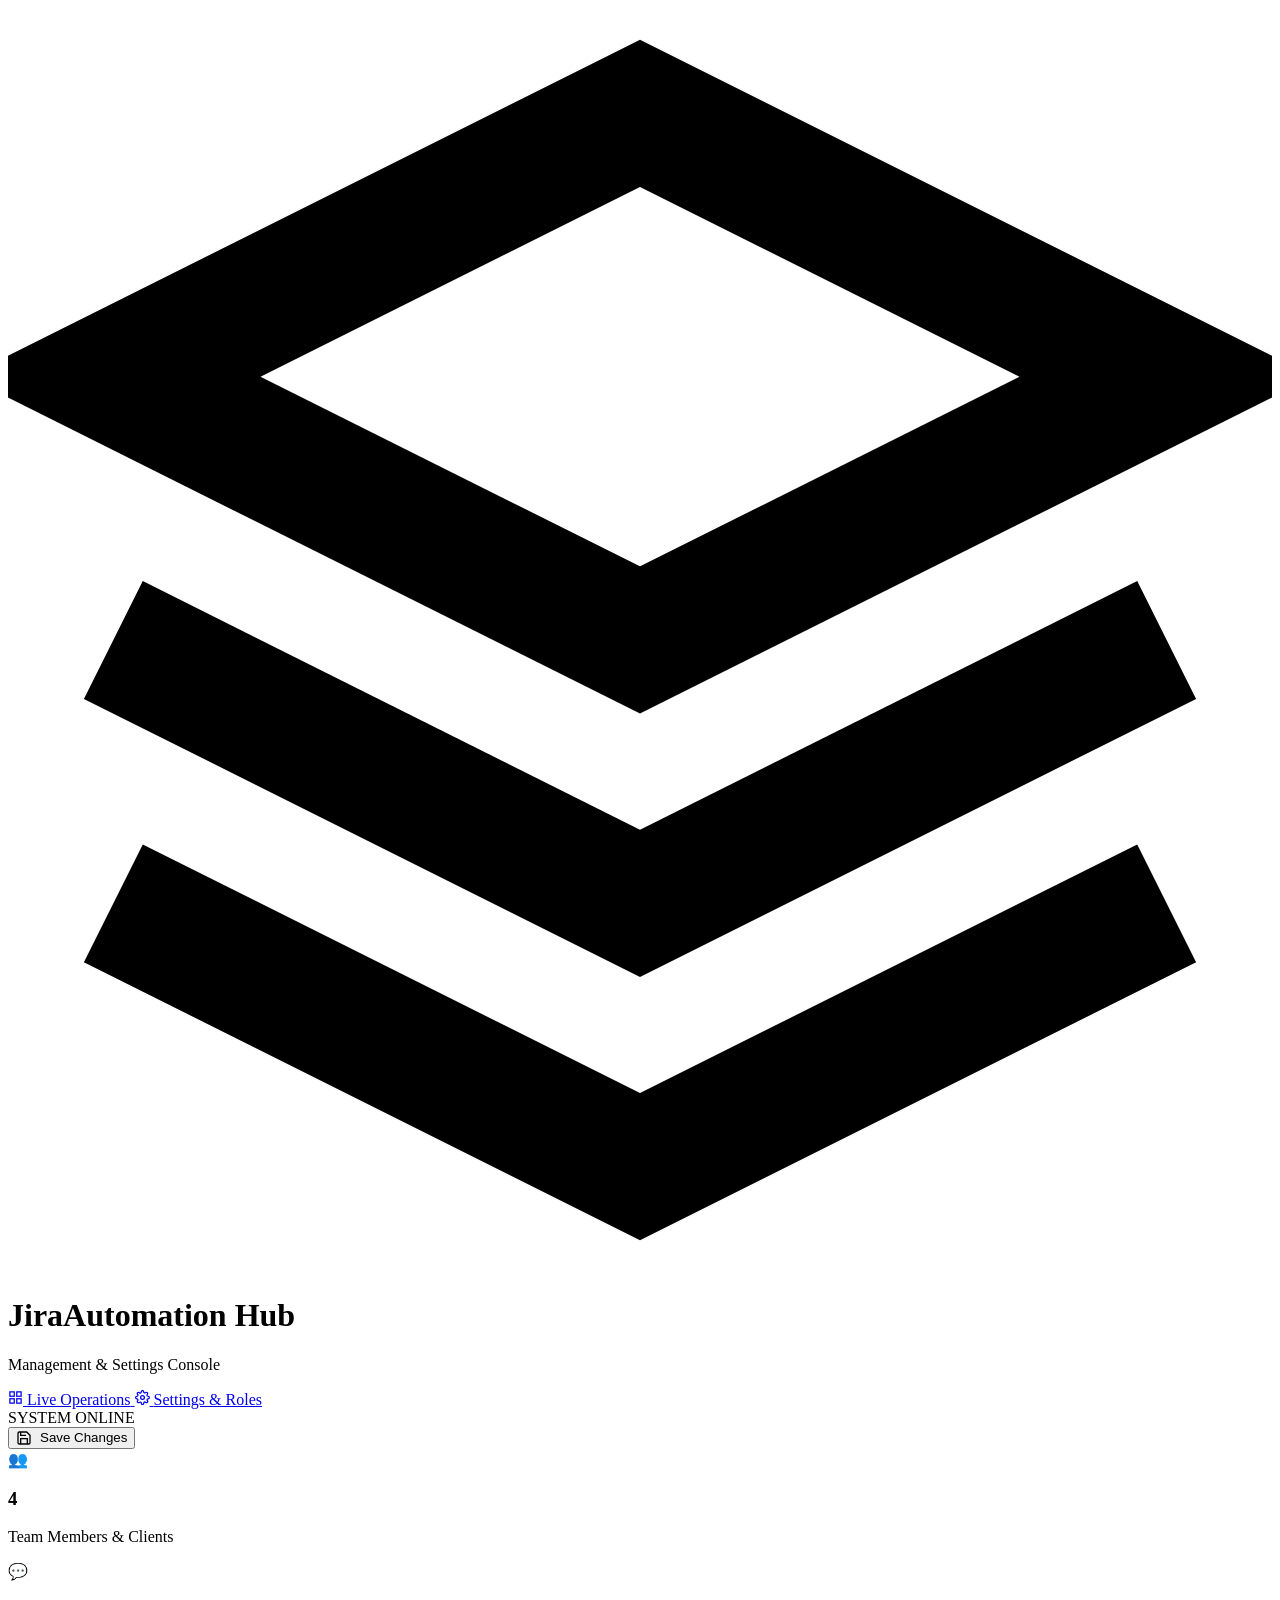
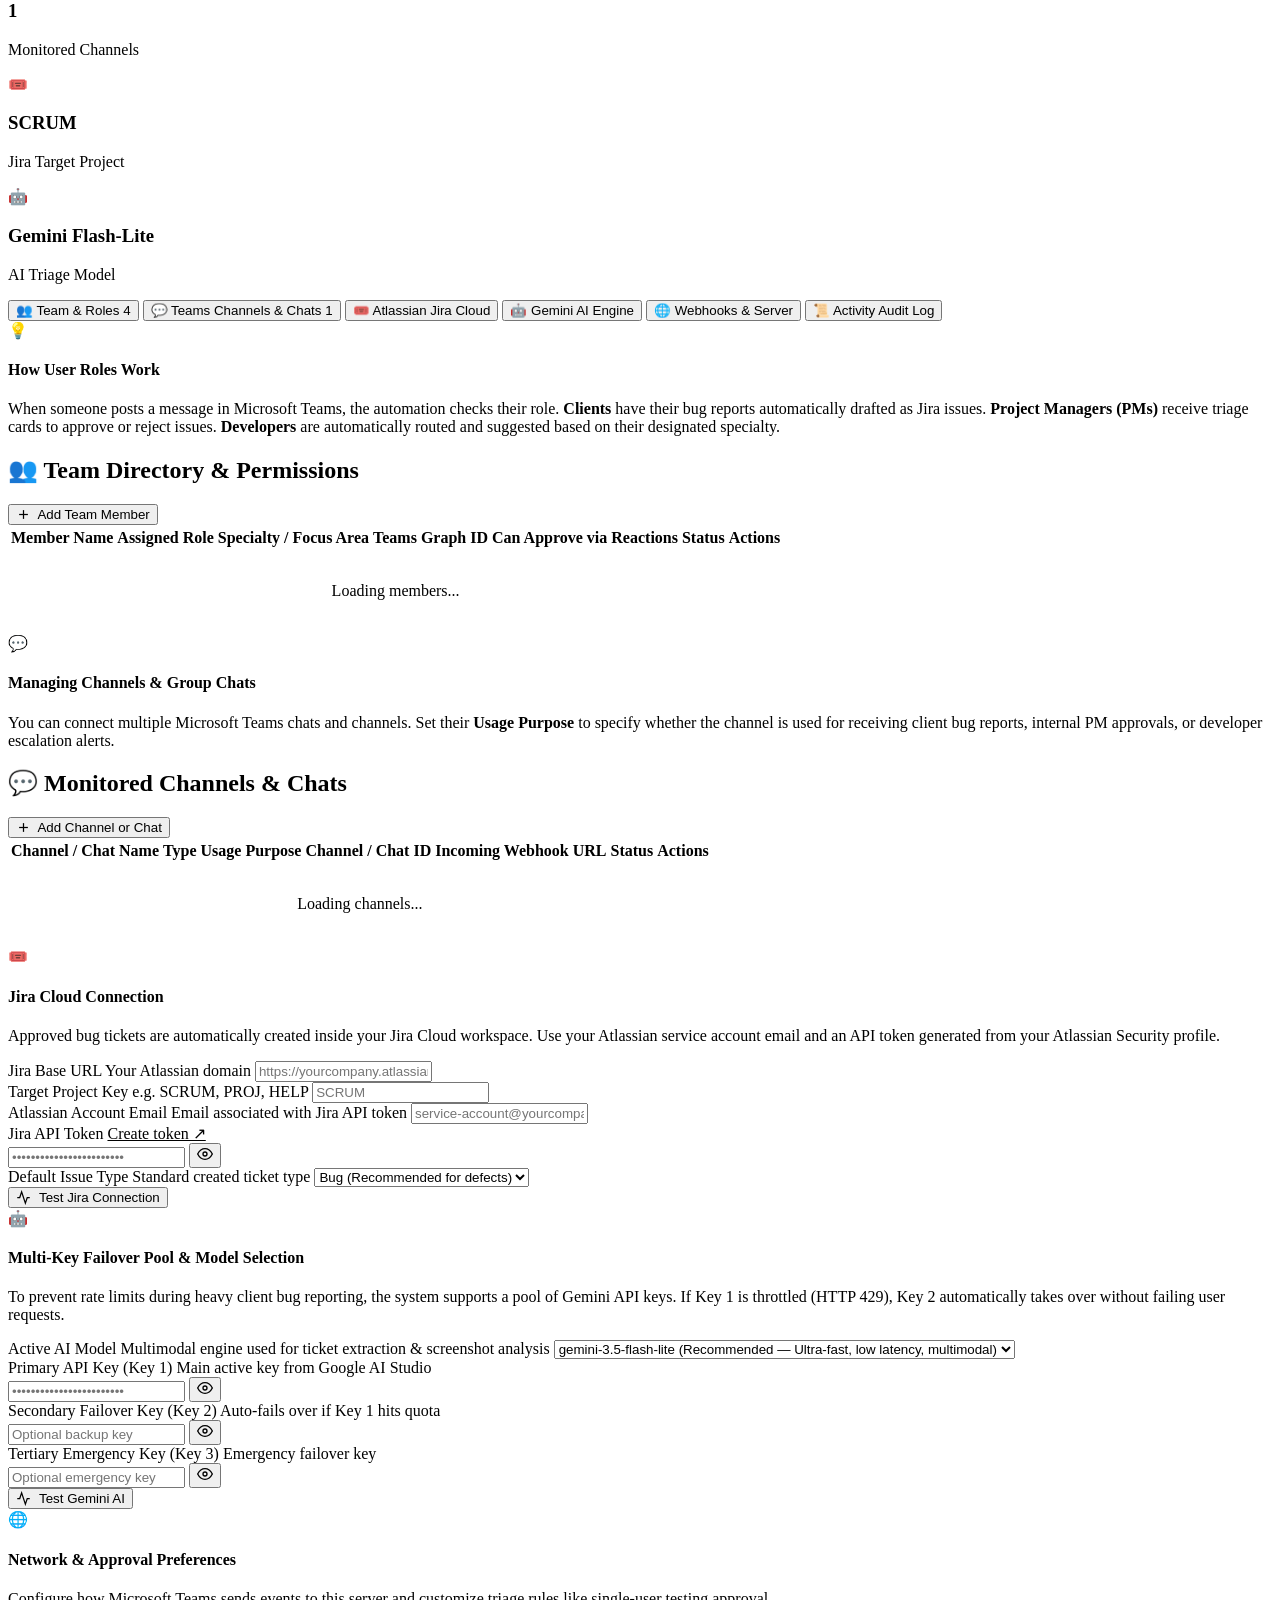
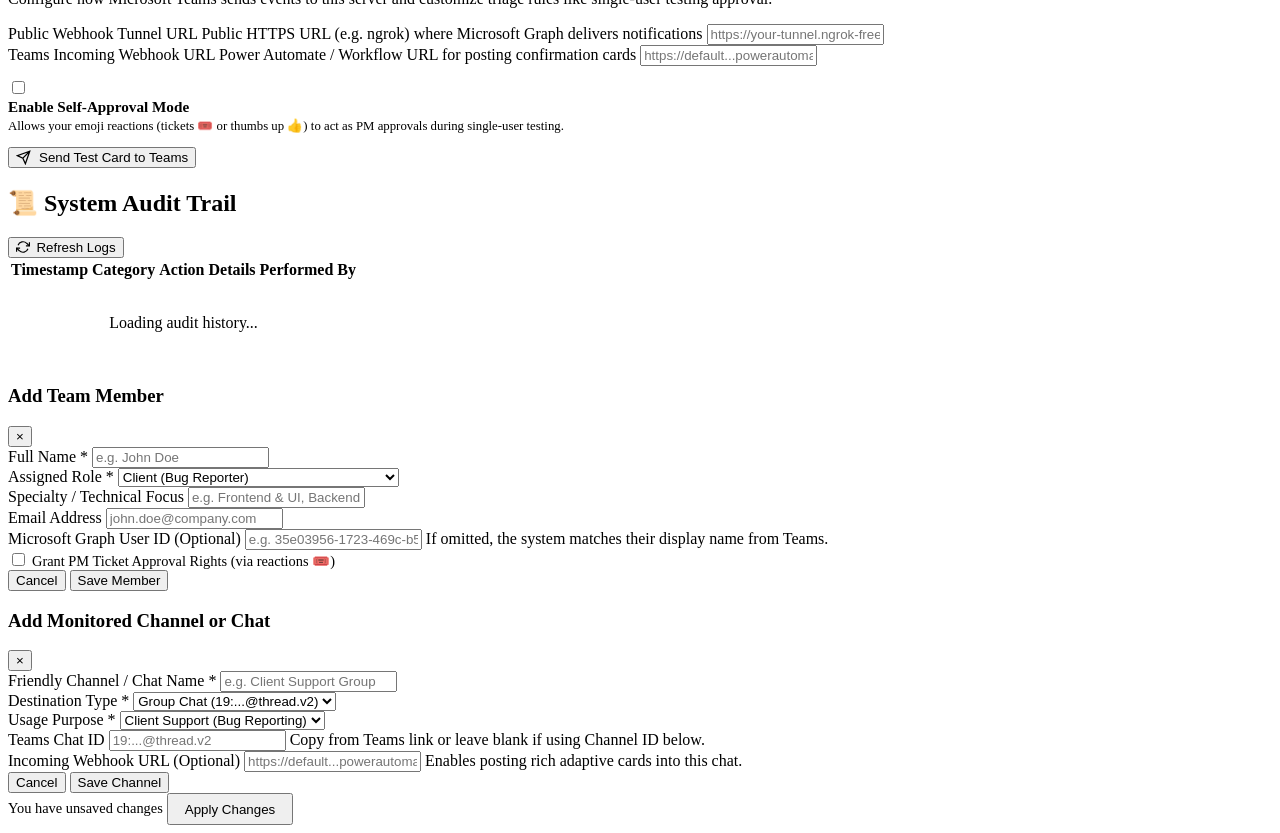
==== src/static/settings.html @ 85041cbd "feat(dashboard): create dedicated non-technical Admin & Settings Management Hub with dynamic roles, " ====
<!DOCTYPE html>
<html lang="en">
<head>
  <meta charset="UTF-8">
  <meta name="viewport" content="width=device-width, initial-scale=1.0">
  <title>Management Hub & System Settings — Jira Automation</title>
  <meta name="description" content="Manage team members, roles, Microsoft Teams channels, Jira credentials, and AI settings for Jira-Automation.">
  <!-- Google Fonts: Inter -->
  <link rel="preconnect" href="https://fonts.googleapis.com">
  <link rel="preconnect" href="https://fonts.gstatic.com" crossorigin>
  <link href="https://fonts.googleapis.com/css2?family=Inter:wght@300;400;500;600;700;800&family=JetBrains+Mono:wght@400;500;600&display=swap" rel="stylesheet">
  <link rel="stylesheet" href="/static/style.css">
  <link rel="stylesheet" href="/static/settings.css">
</head>
<body>
  <!-- Background Glow Accents -->
  <div class="bg-glow bg-glow-1"></div>
  <div class="bg-glow bg-glow-2"></div>

  <!-- Header -->
  <header class="app-header">
    <div class="header-left">
      <div class="logo-container">
        <div class="logo-icon">
          <svg viewBox="0 0 24 24" fill="none" stroke="currentColor" stroke-width="2.5">
            <path d="M12 2L2 7l10 5 10-5-10-5zM2 17l10 5 10-5M2 12l10 5 10-5"/>
          </svg>
        </div>
        <div>
          <h1 class="logo-title">JiraAutomation <span>Hub</span></h1>
          <p class="logo-subtitle">Management & Settings Console</p>
        </div>
      </div>

      <!-- Quick Navigation Switcher -->
      <nav class="header-nav">
        <a href="/" class="nav-link">
          <svg width="15" height="15" viewBox="0 0 24 24" fill="none" stroke="currentColor" stroke-width="2"><rect x="3" y="3" width="7" height="7"/><rect x="14" y="3" width="7" height="7"/><rect x="14" y="14" width="7" height="7"/><rect x="3" y="14" width="7" height="7"/></svg>
          <span>Live Operations</span>
        </a>
        <a href="/settings" class="nav-link active">
          <svg width="15" height="15" viewBox="0 0 24 24" fill="none" stroke="currentColor" stroke-width="2"><circle cx="12" cy="12" r="3"/><path d="M19.4 15a1.65 1.65 0 0 0 .33 1.82l.06.06a2 2 0 0 1 0 2.83 2 2 0 0 1-2.83 0l-.06-.06a1.65 1.65 0 0 0-1.82-.33 1.65 1.65 0 0 0-1 1.51V21a2 2 0 0 1-2 2 2 2 0 0 1-2-2v-.09A1.65 1.65 0 0 0 9 19.4a1.65 1.65 0 0 0-1.82.33l-.06.06a2 2 0 0 1-2.83 0 2 2 0 0 1 0-2.83l.06-.06a1.65 1.65 0 0 0 .33-1.82 1.65 1.65 0 0 0-1.51-1H3a2 2 0 0 1-2-2 2 2 0 0 1 2-2h.09A1.65 1.65 0 0 0 4.6 9a1.65 1.65 0 0 0-.33-1.82l-.06-.06a2 2 0 0 1 0-2.83 2 2 0 0 1 2.83 0l.06.06a1.65 1.65 0 0 0 1.82.33H9a1.65 1.65 0 0 0 1-1.51V3a2 2 0 0 1 2-2 2 2 0 0 1 2 2v.09a1.65 1.65 0 0 0 1 1.51 1.65 1.65 0 0 0 1.82-.33l.06-.06a2 2 0 0 1 2.83 0 2 2 0 0 1 0 2.83l-.06.06a1.65 1.65 0 0 0-.33 1.82V9a1.65 1.65 0 0 0 1.51 1H21a2 2 0 0 1 2 2 2 2 0 0 1-2 2h-.09a1.65 1.65 0 0 0-1.51 1z"/></svg>
          <span>Settings & Roles</span>
        </a>
      </nav>
    </div>

    <div class="header-right">
      <div class="status-pill status-pill-online" id="connectionStatus">
        <span class="status-dot"></span>
        <span>SYSTEM ONLINE</span>
      </div>

      <button id="btnTopSave" class="btn btn-primary" style="display:inline-flex; align-items:center; gap:0.5rem;">
        <svg width="16" height="16" viewBox="0 0 24 24" fill="none" stroke="currentColor" stroke-width="2"><path d="M19 21H5a2 2 0 0 1-2-2V5a2 2 0 0 1 2-2h11l5 5v11a2 2 0 0 1-2 2z"/><polyline points="17 21 17 13 7 13 7 21"/><polyline points="7 3 7 8 15 8"/></svg>
        <span>Save Changes</span>
      </button>
    </div>
  </header>

  <!-- Main Content -->
  <main class="settings-container">
    
    <!-- Top Metrics Overview -->
    <section class="metrics-row">
      <div class="metric-card">
        <div class="metric-icon-box icon-box-purple">👥</div>
        <div class="metric-info">
          <h3 id="statTotalMembers">4</h3>
          <p>Team Members & Clients</p>
        </div>
      </div>

      <div class="metric-card">
        <div class="metric-icon-box icon-box-cyan">💬</div>
        <div class="metric-info">
          <h3 id="statTotalChannels">1</h3>
          <p>Monitored Channels</p>
        </div>
      </div>

      <div class="metric-card">
        <div class="metric-icon-box icon-box-blue">🎟️</div>
        <div class="metric-info">
          <h3 id="statJiraProject">SCRUM</h3>
          <p>Jira Target Project</p>
        </div>
      </div>

      <div class="metric-card">
        <div class="metric-icon-box icon-box-amber">🤖</div>
        <div class="metric-info">
          <h3 id="statAiEngine">Gemini Flash-Lite</h3>
          <p>AI Triage Model</p>
        </div>
      </div>
    </section>

    <!-- Secondary Tabs Navigation -->
    <nav class="tabs-nav">
      <button class="tab-btn active" data-tab="tab-members">
        <span>👥</span> Team & Roles <span class="tab-badge" id="badgeMemberCount">4</span>
      </button>
      <button class="tab-btn" data-tab="tab-channels">
        <span>💬</span> Teams Channels & Chats <span class="tab-badge" id="badgeChannelCount">1</span>
      </button>
      <button class="tab-btn" data-tab="tab-jira">
        <span>🎟️</span> Atlassian Jira Cloud
      </button>
      <button class="tab-btn" data-tab="tab-gemini">
        <span>🤖</span> Gemini AI Engine
      </button>
      <button class="tab-btn" data-tab="tab-network">
        <span>🌐</span> Webhooks & Server
      </button>
      <button class="tab-btn" data-tab="tab-audit">
        <span>📜</span> Activity Audit Log
      </button>
    </nav>

    <!-- ================================================================= -->
    <!-- TAB 1: Team & Roles Management -->
    <!-- ================================================================= -->
    <section id="tab-members" class="tab-content active">
      <div class="friendly-tip-box">
        <div class="friendly-tip-icon">💡</div>
        <div class="friendly-tip-body">
          <h4>How User Roles Work</h4>
          <p>
            When someone posts a message in Microsoft Teams, the automation checks their role. 
            <strong>Clients</strong> have their bug reports automatically drafted as Jira issues. 
            <strong>Project Managers (PMs)</strong> receive triage cards to approve or reject issues. 
            <strong>Developers</strong> are automatically routed and suggested based on their designated specialty.
          </p>
        </div>
      </div>

      <div class="section-header-bar">
        <h2>
          <span>👥</span> Team Directory & Permissions
        </h2>
        <button id="btnOpenAddMemberModal" class="btn btn-primary" style="display:inline-flex; align-items:center; gap:0.4rem;">
          <svg width="15" height="15" viewBox="0 0 24 24" fill="none" stroke="currentColor" stroke-width="2"><line x1="12" y1="5" x2="12" y2="19"/><line x1="5" y1="12" x2="19" y2="12"/></svg>
          Add Team Member
        </button>
      </div>

      <div class="custom-table-container">
        <table class="custom-table" id="membersTable">
          <thead>
            <tr>
              <th>Member Name</th>
              <th>Assigned Role</th>
              <th>Specialty / Focus Area</th>
              <th>Teams Graph ID</th>
              <th>Can Approve via Reactions</th>
              <th>Status</th>
              <th style="text-align:right;">Actions</th>
            </tr>
          </thead>
          <tbody id="membersTableBody">
            <!-- Populated via settings.js -->
            <tr>
              <td colspan="7" style="text-align:center; padding:2rem; color:var(--text-muted);">Loading members...</td>
            </tr>
          </tbody>
        </table>
      </div>
    </section>

    <!-- ================================================================= -->
    <!-- TAB 2: Monitored Channels & Chats -->
    <!-- ================================================================= -->
    <section id="tab-channels" class="tab-content">
      <div class="friendly-tip-box">
        <div class="friendly-tip-icon">💬</div>
        <div class="friendly-tip-body">
          <h4>Managing Channels & Group Chats</h4>
          <p>
            You can connect multiple Microsoft Teams chats and channels. Set their <strong>Usage Purpose</strong> to specify whether the channel is used for receiving client bug reports, internal PM approvals, or developer escalation alerts.
          </p>
        </div>
      </div>

      <div class="section-header-bar">
        <h2>
          <span>💬</span> Monitored Channels & Chats
        </h2>
        <button id="btnOpenAddChannelModal" class="btn btn-primary" style="display:inline-flex; align-items:center; gap:0.4rem;">
          <svg width="15" height="15" viewBox="0 0 24 24" fill="none" stroke="currentColor" stroke-width="2"><line x1="12" y1="5" x2="12" y2="19"/><line x1="5" y1="12" x2="19" y2="12"/></svg>
          Add Channel or Chat
        </button>
      </div>

      <div class="custom-table-container">
        <table class="custom-table" id="channelsTable">
          <thead>
            <tr>
              <th>Channel / Chat Name</th>
              <th>Type</th>
              <th>Usage Purpose</th>
              <th>Channel / Chat ID</th>
              <th>Incoming Webhook URL</th>
              <th>Status</th>
              <th style="text-align:right;">Actions</th>
            </tr>
          </thead>
          <tbody id="channelsTableBody">
            <!-- Populated via settings.js -->
            <tr>
              <td colspan="7" style="text-align:center; padding:2rem; color:var(--text-muted);">Loading channels...</td>
            </tr>
          </tbody>
        </table>
      </div>
    </section>

    <!-- ================================================================= -->
    <!-- TAB 3: Atlassian Jira Cloud Integration -->
    <!-- ================================================================= -->
    <section id="tab-jira" class="tab-content">
      <div class="friendly-tip-box">
        <div class="friendly-tip-icon">🎟️</div>
        <div class="friendly-tip-body">
          <h4>Jira Cloud Connection</h4>
          <p>
            Approved bug tickets are automatically created inside your Jira Cloud workspace. Use your Atlassian service account email and an API token generated from your Atlassian Security profile.
          </p>
        </div>
      </div>

      <div class="form-card">
        <div class="form-grid">
          <div class="form-group">
            <label class="form-label">
              <span>Jira Base URL</span>
              <span class="form-helper">Your Atlassian domain</span>
            </label>
            <input type="url" id="jiraBaseUrl" class="form-input" placeholder="https://yourcompany.atlassian.net">
          </div>

          <div class="form-group">
            <label class="form-label">
              <span>Target Project Key</span>
              <span class="form-helper">e.g. SCRUM, PROJ, HELP</span>
            </label>
            <input type="text" id="jiraProjectKey" class="form-input" placeholder="SCRUM" style="text-transform:uppercase;">
          </div>

          <div class="form-group">
            <label class="form-label">
              <span>Atlassian Account Email</span>
              <span class="form-helper">Email associated with Jira API token</span>
            </label>
            <input type="email" id="jiraEmail" class="form-input" placeholder="service-account@yourcompany.com">
          </div>

          <div class="form-group">
            <label class="form-label">
              <span>Jira API Token</span>
              <a href="https://id.atlassian.com/manage-profile/security/api-tokens" target="_blank" class="form-helper" style="color:var(--accent-cyan); text-decoration:underline;">Create token ↗</a>
            </label>
            <div class="secret-input-wrapper">
              <input type="password" id="jiraApiToken" class="form-input" placeholder="••••••••••••••••••••••••">
              <button type="button" class="btn-toggle-secret" data-target="jiraApiToken" title="Show / Hide Token">
                <svg width="16" height="16" viewBox="0 0 24 24" fill="none" stroke="currentColor" stroke-width="2"><path d="M1 12s4-8 11-8 11 8 11 8-4 8-11 8-11-8-11-8z"/><circle cx="12" cy="12" r="3"/></svg>
              </button>
            </div>
          </div>

          <div class="form-group">
            <label class="form-label">
              <span>Default Issue Type</span>
              <span class="form-helper">Standard created ticket type</span>
            </label>
            <select id="jiraDefaultIssueType" class="form-select">
              <option value="Bug">Bug (Recommended for defects)</option>
              <option value="Task">Task</option>
              <option value="Story">Story</option>
              <option value="Improvement">Improvement</option>
            </select>
          </div>
        </div>

        <div class="test-action-bar">
          <button id="btnTestJira" class="btn btn-outline-cyan" style="display:inline-flex; align-items:center; gap:0.5rem;">
            <svg width="15" height="15" viewBox="0 0 24 24" fill="none" stroke="currentColor" stroke-width="2"><polyline points="22 12 18 12 15 21 9 3 6 12 2 12"/></svg>
            <span>Test Jira Connection</span>
          </button>
          <div id="jiraTestResult" class="test-result-badge"></div>
        </div>
      </div>
    </section>

    <!-- ================================================================= -->
    <!-- TAB 4: Google Gemini AI Engine -->
    <!-- ================================================================= -->
    <section id="tab-gemini" class="tab-content">
      <div class="friendly-tip-box">
        <div class="friendly-tip-icon">🤖</div>
        <div class="friendly-tip-body">
          <h4>Multi-Key Failover Pool & Model Selection</h4>
          <p>
            To prevent rate limits during heavy client bug reporting, the system supports a pool of Gemini API keys. 
            If Key 1 is throttled (HTTP 429), Key 2 automatically takes over without failing user requests.
          </p>
        </div>
      </div>

      <div class="form-card">
        <div class="form-grid">
          <div class="form-group full-width">
            <label class="form-label">
              <span>Active AI Model</span>
              <span class="form-helper">Multimodal engine used for ticket extraction & screenshot analysis</span>
            </label>
            <select id="geminiModel" class="form-select">
              <option value="gemini-3.5-flash-lite">gemini-3.5-flash-lite (Recommended — Ultra-fast, low latency, multimodal)</option>
              <option value="gemini-2.5-flash">gemini-2.5-flash (Balanced speed and deep reasoning)</option>
              <option value="gemini-1.5-pro">gemini-1.5-pro (High reasoning for very complex logs)</option>
            </select>
          </div>

          <div class="form-group full-width">
            <label class="form-label">
              <span>Primary API Key (Key 1)</span>
              <span class="form-helper">Main active key from Google AI Studio</span>
            </label>
            <div class="secret-input-wrapper">
              <input type="password" id="geminiApiKey1" class="form-input" placeholder="••••••••••••••••••••••••">
              <button type="button" class="btn-toggle-secret" data-target="geminiApiKey1" title="Show / Hide Key">
                <svg width="16" height="16" viewBox="0 0 24 24" fill="none" stroke="currentColor" stroke-width="2"><path d="M1 12s4-8 11-8 11 8 11 8-4 8-11 8-11-8-11-8z"/><circle cx="12" cy="12" r="3"/></svg>
              </button>
            </div>
          </div>

          <div class="form-group full-width">
            <label class="form-label">
              <span>Secondary Failover Key (Key 2)</span>
              <span class="form-helper">Auto-fails over if Key 1 hits quota</span>
            </label>
            <div class="secret-input-wrapper">
              <input type="password" id="geminiApiKey2" class="form-input" placeholder="Optional backup key">
              <button type="button" class="btn-toggle-secret" data-target="geminiApiKey2" title="Show / Hide Key">
                <svg width="16" height="16" viewBox="0 0 24 24" fill="none" stroke="currentColor" stroke-width="2"><path d="M1 12s4-8 11-8 11 8 11 8-4 8-11 8-11-8-11-8z"/><circle cx="12" cy="12" r="3"/></svg>
              </button>
            </div>
          </div>

          <div class="form-group full-width">
            <label class="form-label">
              <span>Tertiary Emergency Key (Key 3)</span>
              <span class="form-helper">Emergency failover key</span>
            </label>
            <div class="secret-input-wrapper">
              <input type="password" id="geminiApiKey3" class="form-input" placeholder="Optional emergency key">
              <button type="button" class="btn-toggle-secret" data-target="geminiApiKey3" title="Show / Hide Key">
                <svg width="16" height="16" viewBox="0 0 24 24" fill="none" stroke="currentColor" stroke-width="2"><path d="M1 12s4-8 11-8 11 8 11 8-4 8-11 8-11-8-11-8z"/><circle cx="12" cy="12" r="3"/></svg>
              </button>
            </div>
          </div>
        </div>

        <div class="test-action-bar">
          <button id="btnTestGemini" class="btn btn-outline-cyan" style="display:inline-flex; align-items:center; gap:0.5rem;">
            <svg width="15" height="15" viewBox="0 0 24 24" fill="none" stroke="currentColor" stroke-width="2"><polyline points="22 12 18 12 15 21 9 3 6 12 2 12"/></svg>
            <span>Test Gemini AI</span>
          </button>
          <div id="geminiTestResult" class="test-result-badge"></div>
        </div>
      </div>
    </section>

    <!-- ================================================================= -->
    <!-- TAB 5: Webhooks & Network Settings -->
    <!-- ================================================================= -->
    <section id="tab-network" class="tab-content">
      <div class="friendly-tip-box">
        <div class="friendly-tip-icon">🌐</div>
        <div class="friendly-tip-body">
          <h4>Network & Approval Preferences</h4>
          <p>
            Configure how Microsoft Teams sends events to this server and customize triage rules like single-user testing approval.
          </p>
        </div>
      </div>

      <div class="form-card">
        <div class="form-grid">
          <div class="form-group full-width">
            <label class="form-label">
              <span>Public Webhook Tunnel URL</span>
              <span class="form-helper">Public HTTPS URL (e.g. ngrok) where Microsoft Graph delivers notifications</span>
            </label>
            <input type="url" id="webhookPublicUrl" class="form-input" placeholder="https://your-tunnel.ngrok-free.dev">
          </div>

          <div class="form-group full-width">
            <label class="form-label">
              <span>Teams Incoming Webhook URL</span>
              <span class="form-helper">Power Automate / Workflow URL for posting confirmation cards</span>
            </label>
            <input type="url" id="teamsWebhookUrl" class="form-input" placeholder="https://default...powerautomate.com/...">
          </div>

          <div class="form-group full-width" style="padding-top:0.75rem;">
            <label class="switch-container">
              <input type="checkbox" id="allowSelfApproval" class="switch-input">
              <span class="switch-slider"></span>
              <div>
                <strong style="color:var(--text-main); font-size:0.95rem;">Enable Self-Approval Mode</strong>
                <p style="color:var(--text-muted); font-size:0.8rem; margin-top:0.15rem;">
                  Allows your emoji reactions (tickets 🎟️ or thumbs up 👍) to act as PM approvals during single-user testing.
                </p>
              </div>
            </label>
          </div>
        </div>

        <div class="test-action-bar">
          <button id="btnTestTeamsWebhook" class="btn btn-outline-cyan" style="display:inline-flex; align-items:center; gap:0.5rem;">
            <svg width="15" height="15" viewBox="0 0 24 24" fill="none" stroke="currentColor" stroke-width="2"><path d="M22 2L11 13M22 2l-7 20-4-9-9-4 20-7z"/></svg>
            <span>Send Test Card to Teams</span>
          </button>
          <div id="teamsTestResult" class="test-result-badge"></div>
        </div>
      </div>
    </section>

    <!-- ================================================================= -->
    <!-- TAB 6: Activity Audit Log -->
    <!-- ================================================================= -->
    <section id="tab-audit" class="tab-content">
      <div class="section-header-bar">
        <h2>
          <span>📜</span> System Audit Trail
        </h2>
        <button id="btnRefreshAudit" class="btn btn-secondary" style="display:inline-flex; align-items:center; gap:0.4rem;">
          <svg width="14" height="14" viewBox="0 0 24 24" fill="none" stroke="currentColor" stroke-width="2"><path d="M23 4v6h-6M1 20v-6h6"/><path d="M3.51 9a9 9 0 0 1 14.85-3.36L23 10M1 14l4.64 4.36A9 9 0 0 0 20.49 15"/></svg>
          Refresh Logs
        </button>
      </div>

      <div class="custom-table-container">
        <table class="custom-table" id="auditTable">
          <thead>
            <tr>
              <th>Timestamp</th>
              <th>Category</th>
              <th>Action</th>
              <th>Details</th>
              <th>Performed By</th>
            </tr>
          </thead>
          <tbody id="auditTableBody">
            <tr>
              <td colspan="5" style="text-align:center; padding:2rem; color:var(--text-muted);">Loading audit history...</td>
            </tr>
          </tbody>
        </table>
      </div>
    </section>

  </main>

  <!-- ================================================================= -->
  <!-- MODAL: Add / Edit Team Member -->
  <!-- ================================================================= -->
  <div id="modalMember" class="modal-overlay">
    <div class="modal-card">
      <div class="modal-header">
        <h3 id="modalMemberTitle">Add Team Member</h3>
        <button class="btn btn-icon btn-close-modal">&times;</button>
      </div>
      <div class="modal-body">
        <input type="hidden" id="editMemberId">

        <div class="form-group">
          <label class="form-label">Full Name *</label>
          <input type="text" id="memberDisplayName" class="form-input" placeholder="e.g. John Doe">
        </div>

        <div class="form-group">
          <label class="form-label">Assigned Role *</label>
          <select id="memberRole" class="form-select">
            <option value="CLIENT">Client (Bug Reporter)</option>
            <option value="PM">Project Manager (Approver / Scrum Master)</option>
            <option value="DEVELOPER">Developer (Issue Specialist)</option>
            <option value="ADMIN">System Administrator</option>
          </select>
        </div>

        <div class="form-group">
          <label class="form-label">Specialty / Technical Focus</label>
          <input type="text" id="memberSpecialty" class="form-input" placeholder="e.g. Frontend & UI, Backend API, Mobile, Payment">
        </div>

        <div class="form-group">
          <label class="form-label">Email Address</label>
          <input type="email" id="memberEmail" class="form-input" placeholder="john.doe@company.com">
        </div>

        <div class="form-group">
          <label class="form-label">Microsoft Graph User ID (Optional)</label>
          <input type="text" id="memberUserId" class="form-input" placeholder="e.g. 35e03956-1723-469c-b561-90f03fc566ed">
          <span class="form-helper">If omitted, the system matches their display name from Teams.</span>
        </div>

        <div class="form-group">
          <label class="switch-container">
            <input type="checkbox" id="memberCanApprove" class="switch-input">
            <span class="switch-slider"></span>
            <span style="font-size:0.9rem; color:var(--text-main);">Grant PM Ticket Approval Rights (via reactions 🎟️)</span>
          </label>
        </div>
      </div>
      <div class="modal-footer">
        <button class="btn btn-secondary btn-close-modal">Cancel</button>
        <button id="btnSaveMember" class="btn btn-primary">Save Member</button>
      </div>
    </div>
  </div>

  <!-- ================================================================= -->
  <!-- MODAL: Add / Edit Monitored Channel -->
  <!-- ================================================================= -->
  <div id="modalChannel" class="modal-overlay">
    <div class="modal-card">
      <div class="modal-header">
        <h3 id="modalChannelTitle">Add Monitored Channel or Chat</h3>
        <button class="btn btn-icon btn-close-modal">&times;</button>
      </div>
      <div class="modal-body">
        <input type="hidden" id="editChannelId">

        <div class="form-group">
          <label class="form-label">Friendly Channel / Chat Name *</label>
          <input type="text" id="channelName" class="form-input" placeholder="e.g. Client Support Group">
        </div>

        <div class="form-group">
          <label class="form-label">Destination Type *</label>
          <select id="channelType" class="form-select">
            <option value="chat">Group Chat (19:...@thread.v2)</option>
            <option value="channel">Teams Team Channel</option>
          </select>
        </div>

        <div class="form-group">
          <label class="form-label">Usage Purpose *</label>
          <select id="channelUsage" class="form-select">
            <option value="CLIENT_SUPPORT">Client Support (Bug Reporting)</option>
            <option value="PM_APPROVALS">PM Approvals & Triage Hub</option>
            <option value="DEV_ALERTS">Developer Ticket Escalations</option>
            <option value="GENERAL">General All-in-One</option>
          </select>
        </div>

        <div class="form-group" id="groupChatIdField">
          <label class="form-label">Teams Chat ID</label>
          <input type="text" id="channelChatId" class="form-input" placeholder="19:...@thread.v2">
          <span class="form-helper">Copy from Teams link or leave blank if using Channel ID below.</span>
        </div>

        <div class="form-group" id="groupTeamIdField" style="display:none;">
          <label class="form-label">Team ID & Channel ID</label>
          <div style="display:flex; gap:0.5rem;">
            <input type="text" id="channelTeamId" class="form-input" placeholder="Team ID">
            <input type="text" id="channelChannelId" class="form-input" placeholder="Channel ID">
          </div>
        </div>

        <div class="form-group">
          <label class="form-label">Incoming Webhook URL (Optional)</label>
          <input type="url" id="channelWebhookUrl" class="form-input" placeholder="https://default...powerautomate.com/...">
          <span class="form-helper">Enables posting rich adaptive cards into this chat.</span>
        </div>
      </div>
      <div class="modal-footer">
        <button class="btn btn-secondary btn-close-modal">Cancel</button>
        <button id="btnSaveChannel" class="btn btn-primary">Save Channel</button>
      </div>
    </div>
  </div>

  <!-- Floating Save Bar -->
  <div id="floatingSaveBar" class="floating-save-bar">
    <span style="font-size:0.9rem; color:var(--text-main); font-weight:500;">You have unsaved changes</span>
    <button id="btnFloatingSave" class="btn btn-primary" style="padding:0.4rem 1rem;">Apply Changes</button>
  </div>

  <!-- Toast Notification Container -->
  <div id="toastNotification" class="toast-box"></div>

  <!-- JavaScript Logic -->
  <script src="/static/settings.js"></script>
</body>
</html>
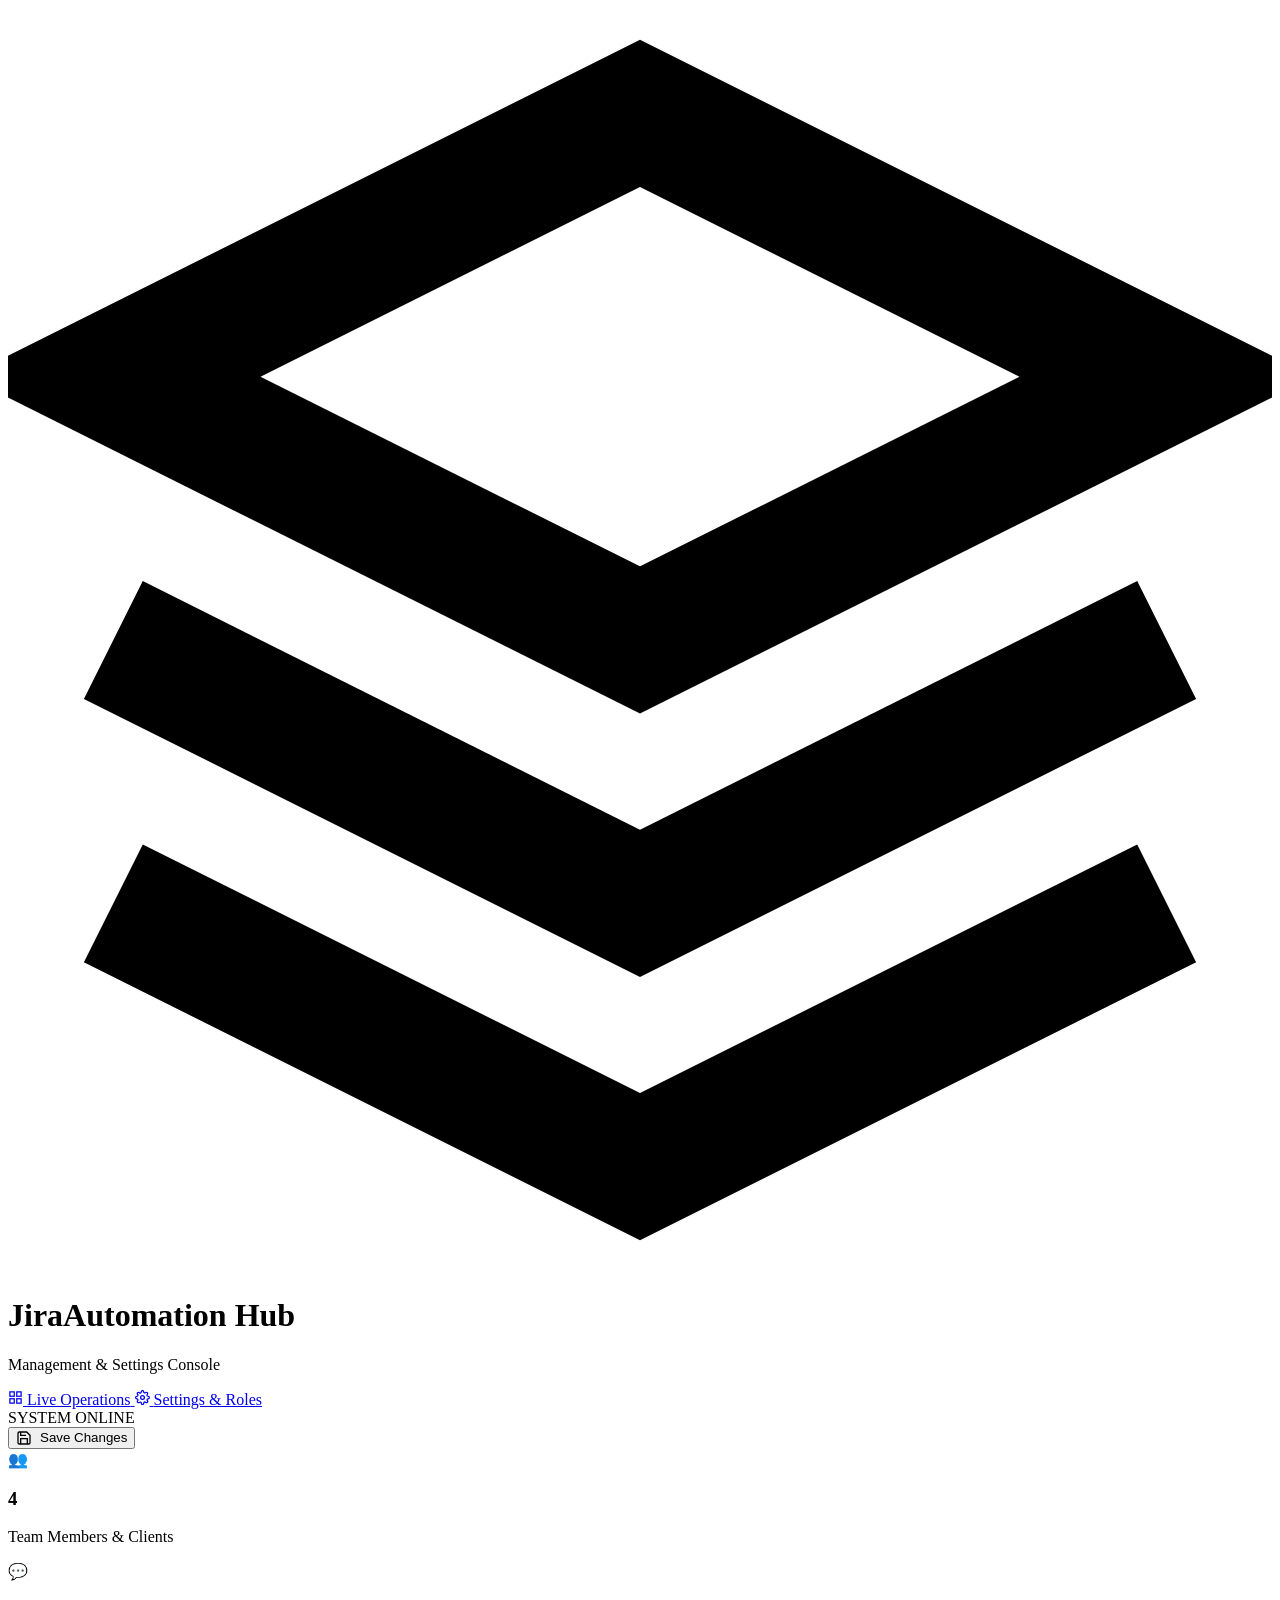
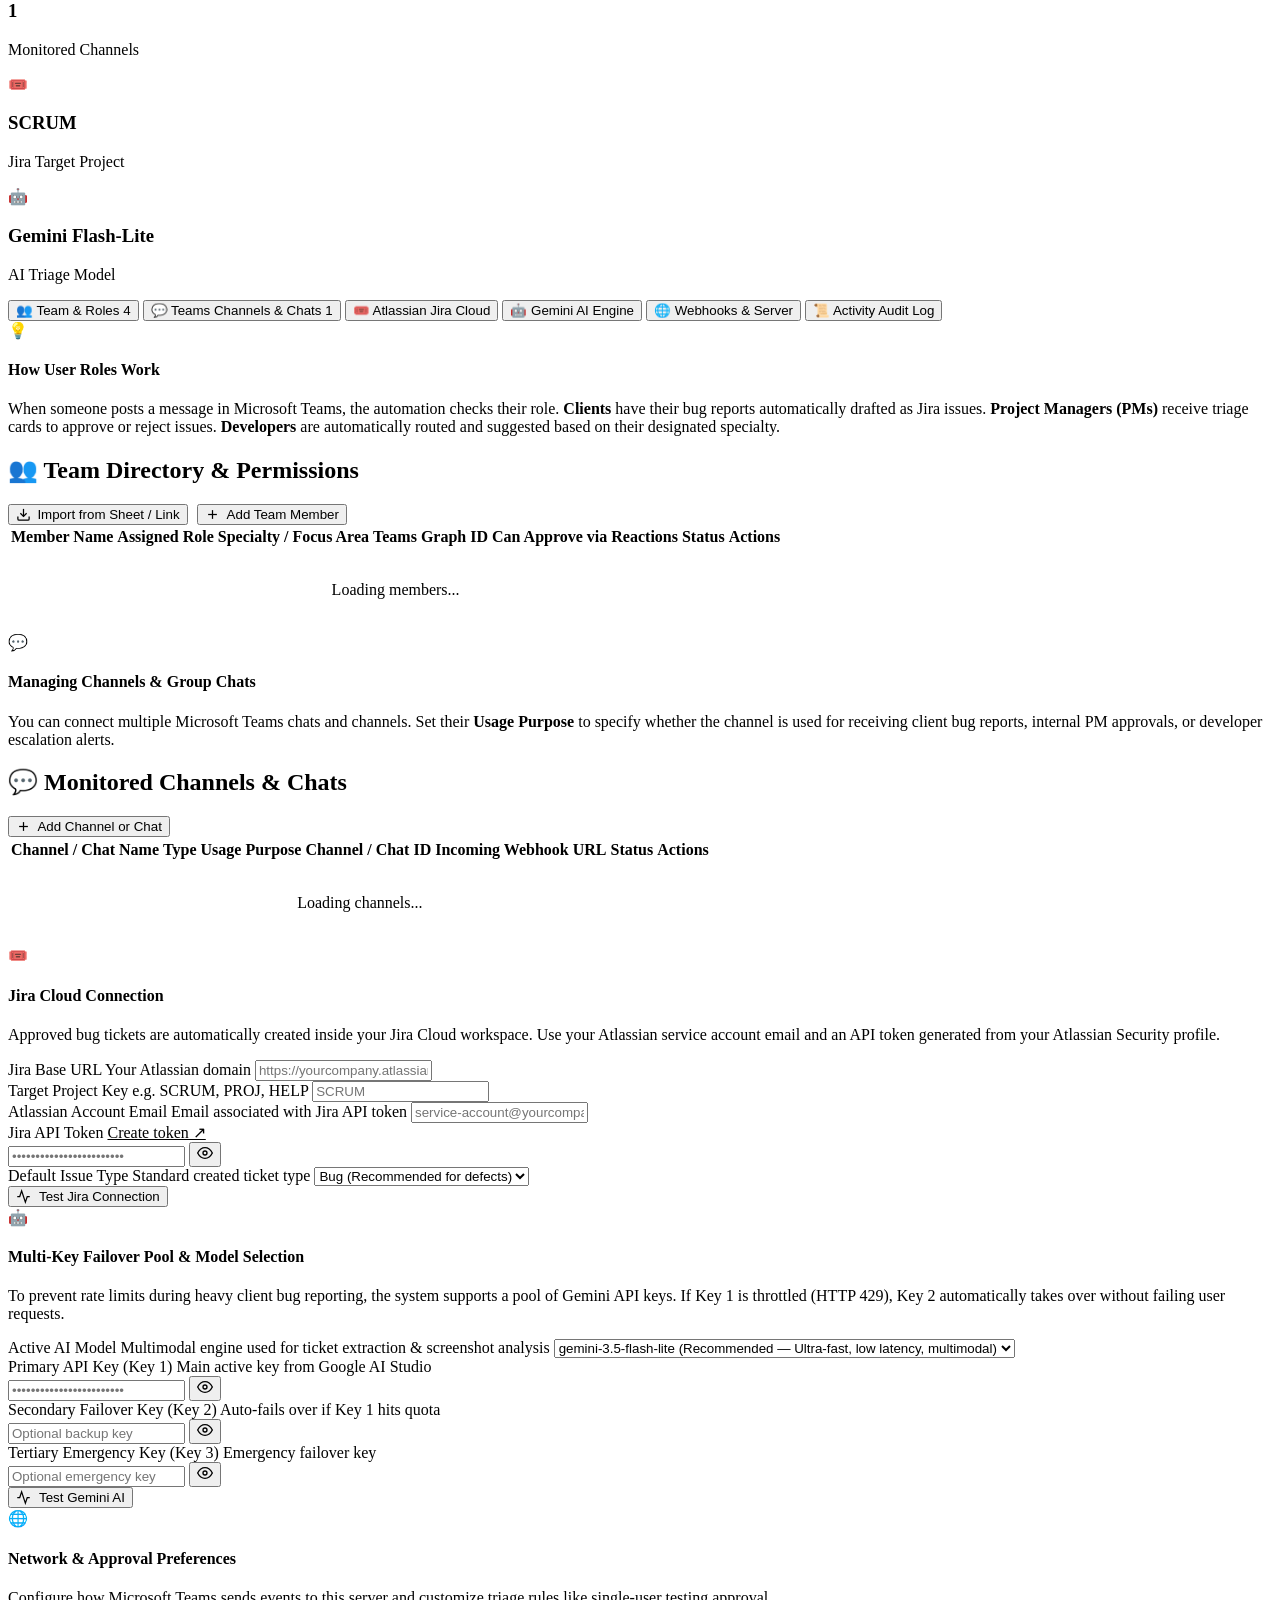
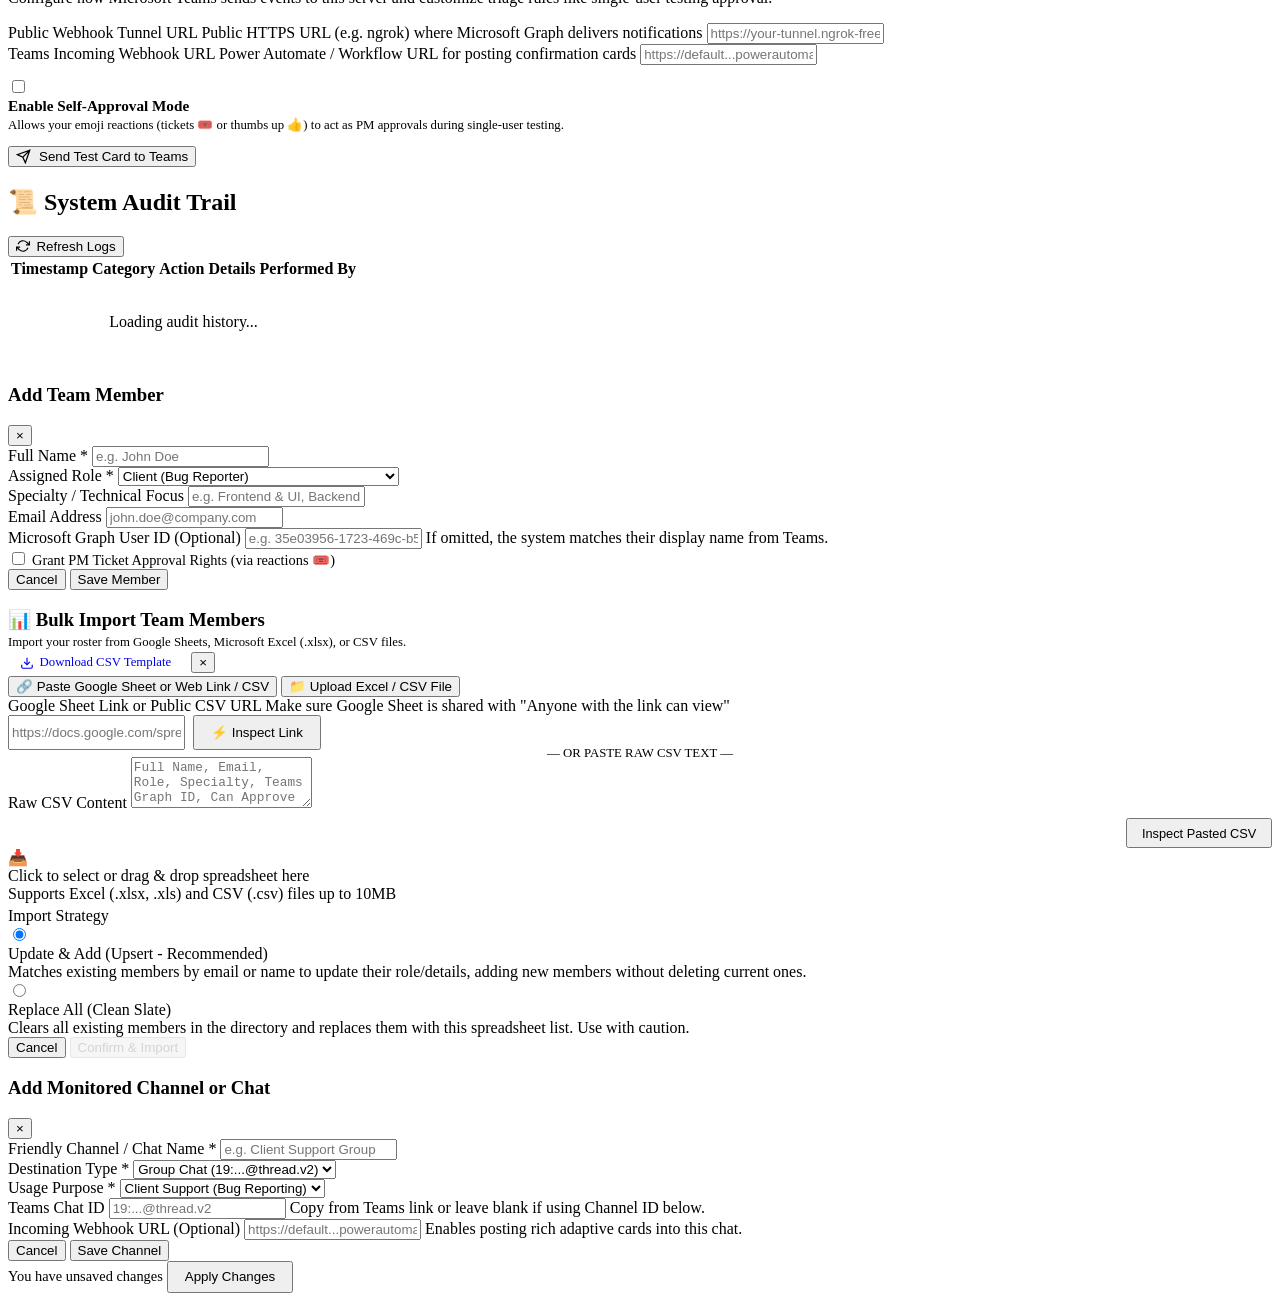
==== commit 6ae0a056: "feat: Add bulk team members import via Google Sheets link, Excel, or CSV" ====
--- a/src/static/settings.html
+++ b/src/static/settings.html
@@ -139,10 +139,16 @@
         <h2>
           <span>👥</span> Team Directory & Permissions
         </h2>
-        <button id="btnOpenAddMemberModal" class="btn btn-primary" style="display:inline-flex; align-items:center; gap:0.4rem;">
-          <svg width="15" height="15" viewBox="0 0 24 24" fill="none" stroke="currentColor" stroke-width="2"><line x1="12" y1="5" x2="12" y2="19"/><line x1="5" y1="12" x2="19" y2="12"/></svg>
-          Add Team Member
-        </button>
+        <div style="display:flex; align-items:center; gap:0.6rem;">
+          <button id="btnOpenImportModal" class="btn btn-secondary" style="display:inline-flex; align-items:center; gap:0.4rem;">
+            <svg width="15" height="15" viewBox="0 0 24 24" fill="none" stroke="currentColor" stroke-width="2"><path d="M21 15v4a2 2 0 0 1-2 2H5a2 2 0 0 1-2-2v-4"/><polyline points="7 10 12 15 17 10"/><line x1="12" y1="15" x2="12" y2="3"/></svg>
+            <span>Import from Sheet / Link</span>
+          </button>
+          <button id="btnOpenAddMemberModal" class="btn btn-primary" style="display:inline-flex; align-items:center; gap:0.4rem;">
+            <svg width="15" height="15" viewBox="0 0 24 24" fill="none" stroke="currentColor" stroke-width="2"><line x1="12" y1="5" x2="12" y2="19"/><line x1="5" y1="12" x2="19" y2="12"/></svg>
+            Add Team Member
+          </button>
+        </div>
       </div>
 
       <div class="custom-table-container">
@@ -522,6 +528,144 @@
   </div>
 
   <!-- ================================================================= -->
+  <!-- MODAL: Bulk Import Team Members via Link or Spreadsheet -->
+  <!-- ================================================================= -->
+  <div id="modalImportMembers" class="modal-overlay">
+    <div class="modal-card modal-card-lg">
+      <div class="modal-header">
+        <div>
+          <h3 style="margin-bottom:0.25rem;">
+            <span>📊</span> Bulk Import Team Members
+          </h3>
+          <p style="font-size:0.8rem; color:var(--text-muted); margin:0;">
+            Import your roster from Google Sheets, Microsoft Excel (.xlsx), or CSV files.
+          </p>
+        </div>
+        <div style="display:flex; align-items:center; gap:0.5rem;">
+          <a href="/api/admin/members/template" download="team_members_template.csv" class="btn btn-secondary" style="font-size:0.8rem; padding:0.35rem 0.75rem; text-decoration:none; display:inline-flex; align-items:center; gap:0.35rem;">
+            <svg width="14" height="14" viewBox="0 0 24 24" fill="none" stroke="currentColor" stroke-width="2"><path d="M21 15v4a2 2 0 0 1-2 2H5a2 2 0 0 1-2-2v-4"/><polyline points="7 10 12 15 17 10"/><line x1="12" y1="15" x2="12" y2="3"/></svg>
+            Download CSV Template
+          </a>
+          <button class="btn btn-icon btn-close-modal">&times;</button>
+        </div>
+      </div>
+      <div class="modal-body">
+        
+        <!-- Tab selector: Link / CSV vs File Upload -->
+        <div class="import-subtabs">
+          <button type="button" class="import-subtab-btn active" data-subtab="tab-import-link">
+            <span>🔗</span> Paste Google Sheet or Web Link / CSV
+          </button>
+          <button type="button" class="import-subtab-btn" data-subtab="tab-import-file">
+            <span>📁</span> Upload Excel / CSV File
+          </button>
+        </div>
+
+        <!-- Subtab 1: Link or CSV text -->
+        <div id="tab-import-link" class="import-tab-pane active">
+          <div class="form-group">
+            <label class="form-label">
+              <span>Google Sheet Link or Public CSV URL</span>
+              <span class="form-helper">Make sure Google Sheet is shared with "Anyone with the link can view"</span>
+            </label>
+            <div style="display:flex; gap:0.5rem;">
+              <input type="url" id="importSheetUrl" class="form-input" placeholder="https://docs.google.com/spreadsheets/d/.../edit#gid=0">
+              <button id="btnFetchSheetUrl" class="btn btn-primary" style="white-space:nowrap; padding:0.5rem 1rem;">
+                <span>⚡ Inspect Link</span>
+              </button>
+            </div>
+          </div>
+
+          <div style="text-align:center; color:var(--text-faint); font-size:0.8rem; margin:-0.25rem 0;">— OR PASTE RAW CSV TEXT —</div>
+
+          <div class="form-group">
+            <label class="form-label">Raw CSV Content</label>
+            <textarea id="importCsvRaw" class="form-input" rows="3" style="font-family:'JetBrains Mono', monospace; font-size:0.8rem; resize:vertical;" placeholder="Full Name, Email, Role, Specialty, Teams Graph ID, Can Approve&#10;Alice Smith, alice@example.com, PM, Scrum Master, , true&#10;Bob Jones, bob@example.com, DEVELOPER, Backend & API, , false"></textarea>
+            <div style="margin-top:0.4rem; display:flex; justify-content:flex-end;">
+              <button id="btnParseRawCsv" class="btn btn-secondary" style="font-size:0.8rem; padding:0.35rem 0.85rem;">
+                Inspect Pasted CSV
+              </button>
+            </div>
+          </div>
+        </div>
+
+        <!-- Subtab 2: File Upload -->
+        <div id="tab-import-file" class="import-tab-pane">
+          <div class="upload-dropzone" id="fileDropzone">
+            <input type="file" id="memberFileInput" accept=".csv, .xlsx, .xls, application/vnd.openxmlformats-officedocument.spreadsheetml.sheet, application/vnd.ms-excel, text/csv" style="display:none;">
+            <div class="upload-dropzone-icon">📥</div>
+            <div class="upload-dropzone-title">Click to select or drag & drop spreadsheet here</div>
+            <div class="upload-dropzone-sub">Supports Excel (.xlsx, .xls) and CSV (.csv) files up to 10MB</div>
+            <div id="selectedFileName" style="margin-top:0.75rem; font-size:0.85rem; font-weight:600; color:var(--accent-primary); display:none;"></div>
+          </div>
+          <div style="display:flex; justify-content:flex-end;">
+            <button id="btnInspectFile" class="btn btn-primary" style="font-size:0.85rem; display:none;">
+              <span>⚡ Inspect Selected File</span>
+            </button>
+          </div>
+        </div>
+
+        <!-- Strategy Option -->
+        <div class="form-group" style="margin-top:0.25rem;">
+          <label class="form-label" style="margin-bottom:0.4rem;">Import Strategy</label>
+          <div class="strategy-cards-grid">
+            <label class="strategy-card-label selected" id="labelStrategyUpsert">
+              <input type="radio" name="importStrategy" value="upsert" checked>
+              <div>
+                <div class="strategy-card-title">Update & Add (Upsert - Recommended)</div>
+                <div class="strategy-card-desc">Matches existing members by email or name to update their role/details, adding new members without deleting current ones.</div>
+              </div>
+            </label>
+            <label class="strategy-card-label" id="labelStrategyReplace">
+              <input type="radio" name="importStrategy" value="replace">
+              <div>
+                <div class="strategy-card-title">Replace All (Clean Slate)</div>
+                <div class="strategy-card-desc">Clears all existing members in the directory and replaces them with this spreadsheet list. Use with caution.</div>
+              </div>
+            </label>
+          </div>
+        </div>
+
+        <!-- Live Preview Area -->
+        <div id="importPreviewArea" style="display:none; flex-direction:column; gap:0.6rem;">
+          <div class="preview-summary-bar" id="previewSummaryBar">
+            <span id="previewSummaryText">Found 0 members to import</span>
+            <span style="font-size:0.75rem; color:var(--text-muted);">Please review columns below before saving</span>
+          </div>
+
+          <div class="preview-table-wrapper">
+            <table class="preview-table">
+              <thead>
+                <tr>
+                  <th>#</th>
+                  <th>Full Name</th>
+                  <th>Email</th>
+                  <th>Role</th>
+                  <th>Specialty</th>
+                  <th>Graph User ID</th>
+                  <th>Can Approve</th>
+                </tr>
+              </thead>
+              <tbody id="previewTableBody">
+                <!-- Injected via settings.js -->
+              </tbody>
+            </table>
+          </div>
+        </div>
+
+        <div id="importErrorMessage" style="display:none; padding:0.6rem 0.85rem; border-radius:var(--radius-sm); background:rgba(239,68,68,0.1); border:1px solid rgba(239,68,68,0.3); color:#f87171; font-size:0.85rem;"></div>
+
+      </div>
+      <div class="modal-footer">
+        <button class="btn btn-secondary btn-close-modal">Cancel</button>
+        <button id="btnConfirmImport" class="btn btn-primary" disabled style="opacity:0.5; cursor:not-allowed;">
+          Confirm & Import
+        </button>
+      </div>
+    </div>
+  </div>
+
+  <!-- ================================================================= -->
   <!-- MODAL: Add / Edit Monitored Channel -->
   <!-- ================================================================= -->
   <div id="modalChannel" class="modal-overlay">
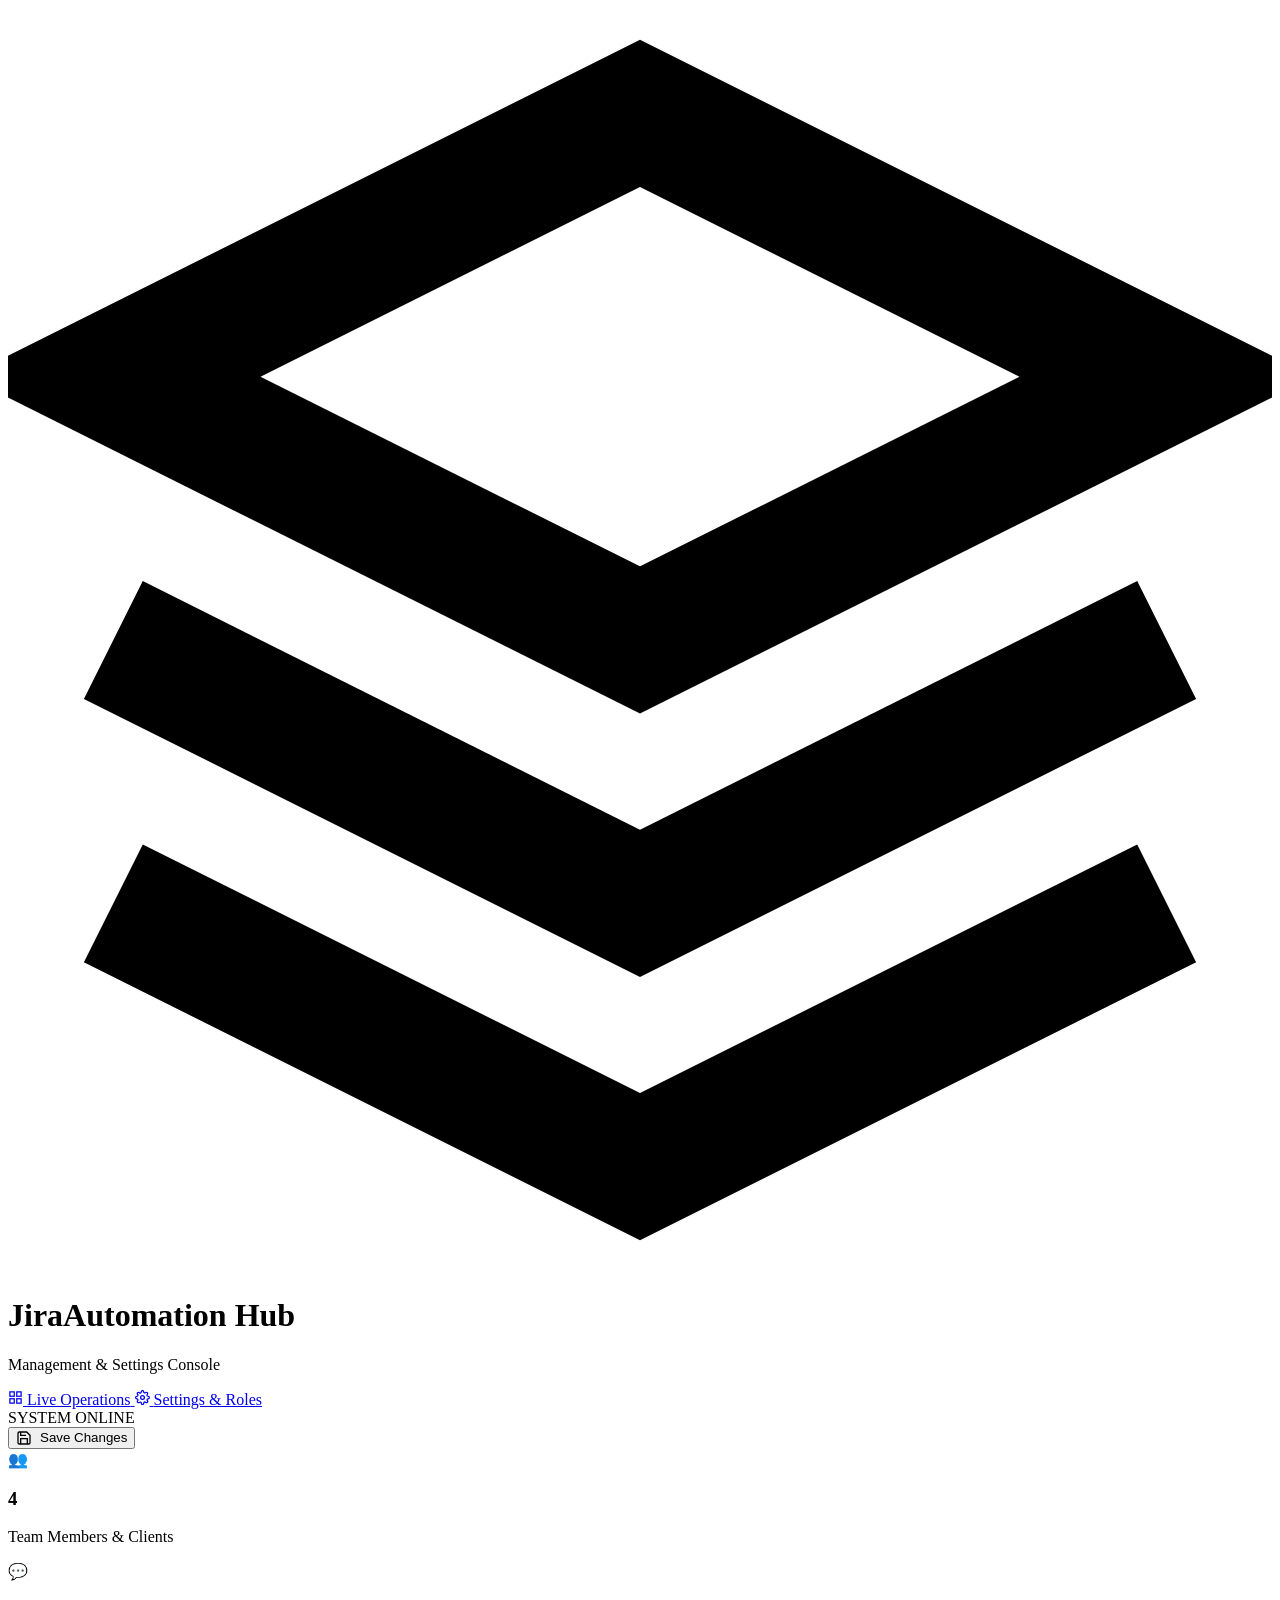
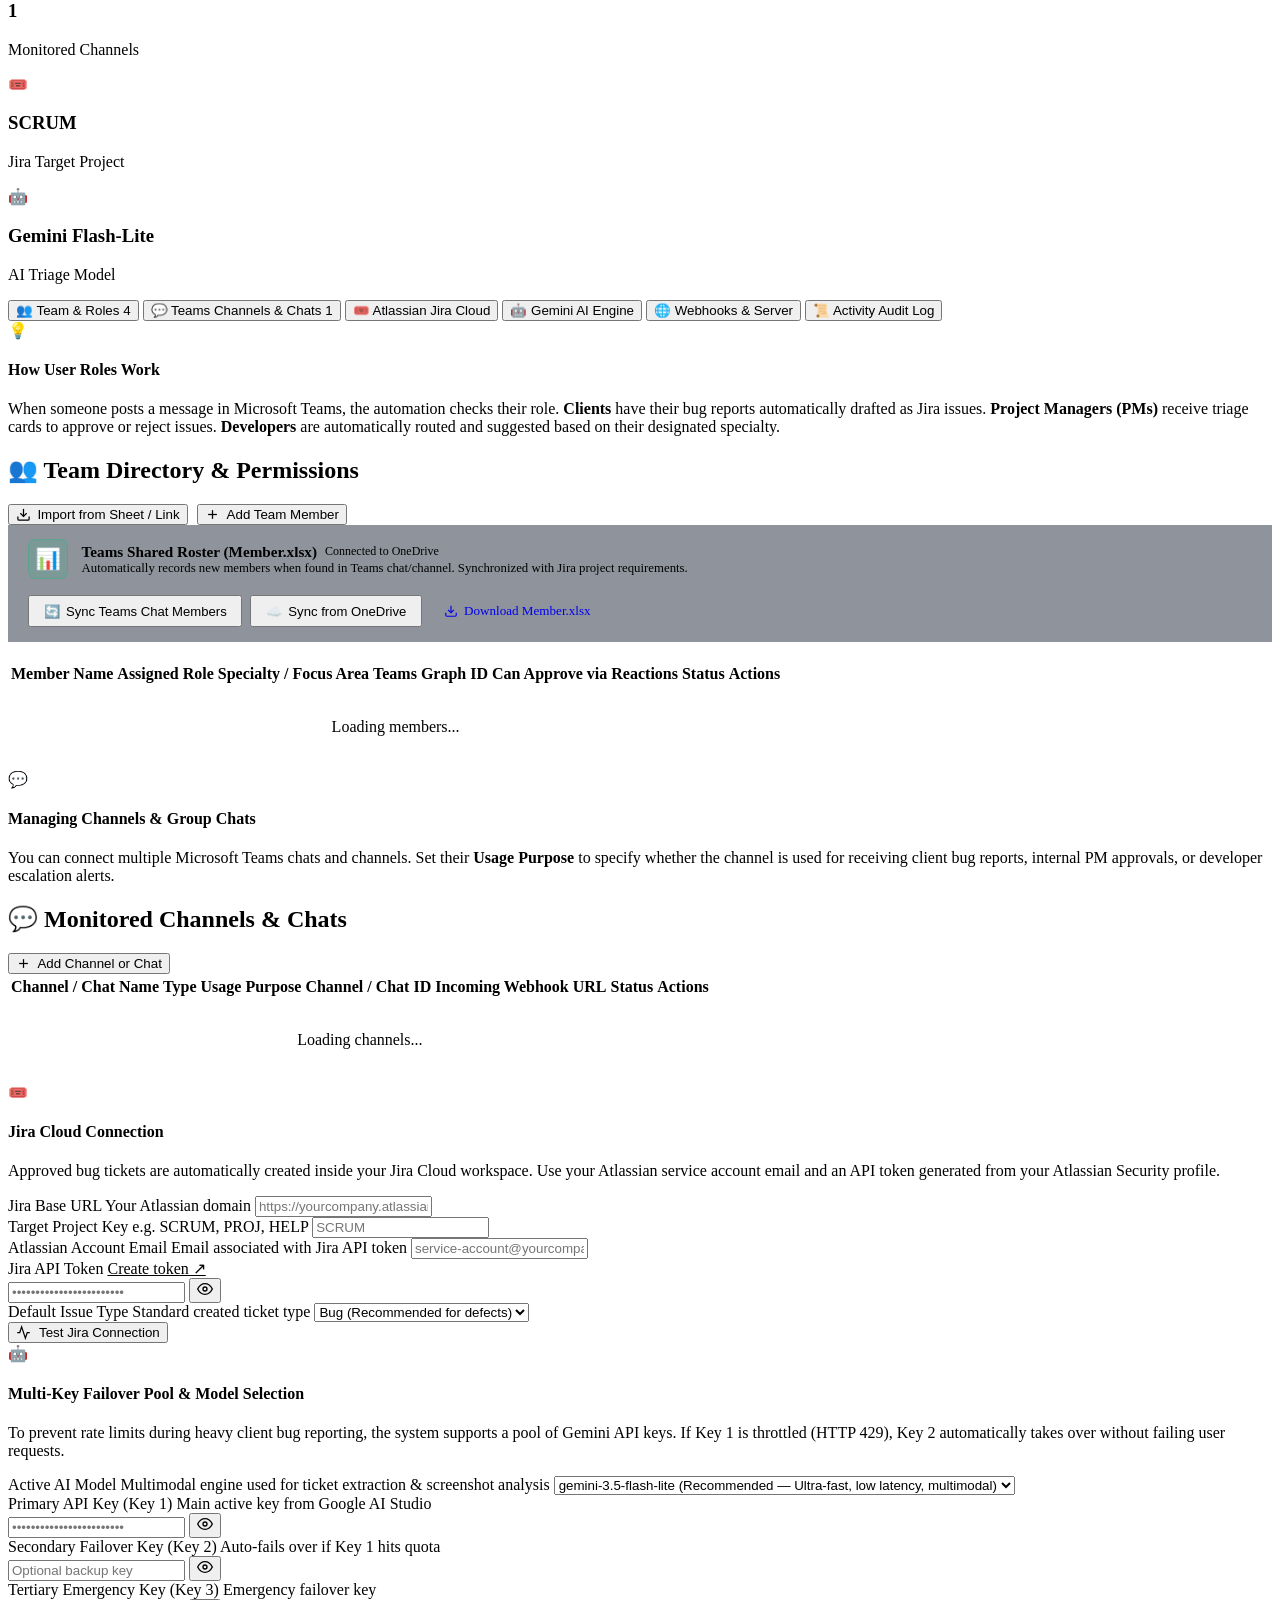
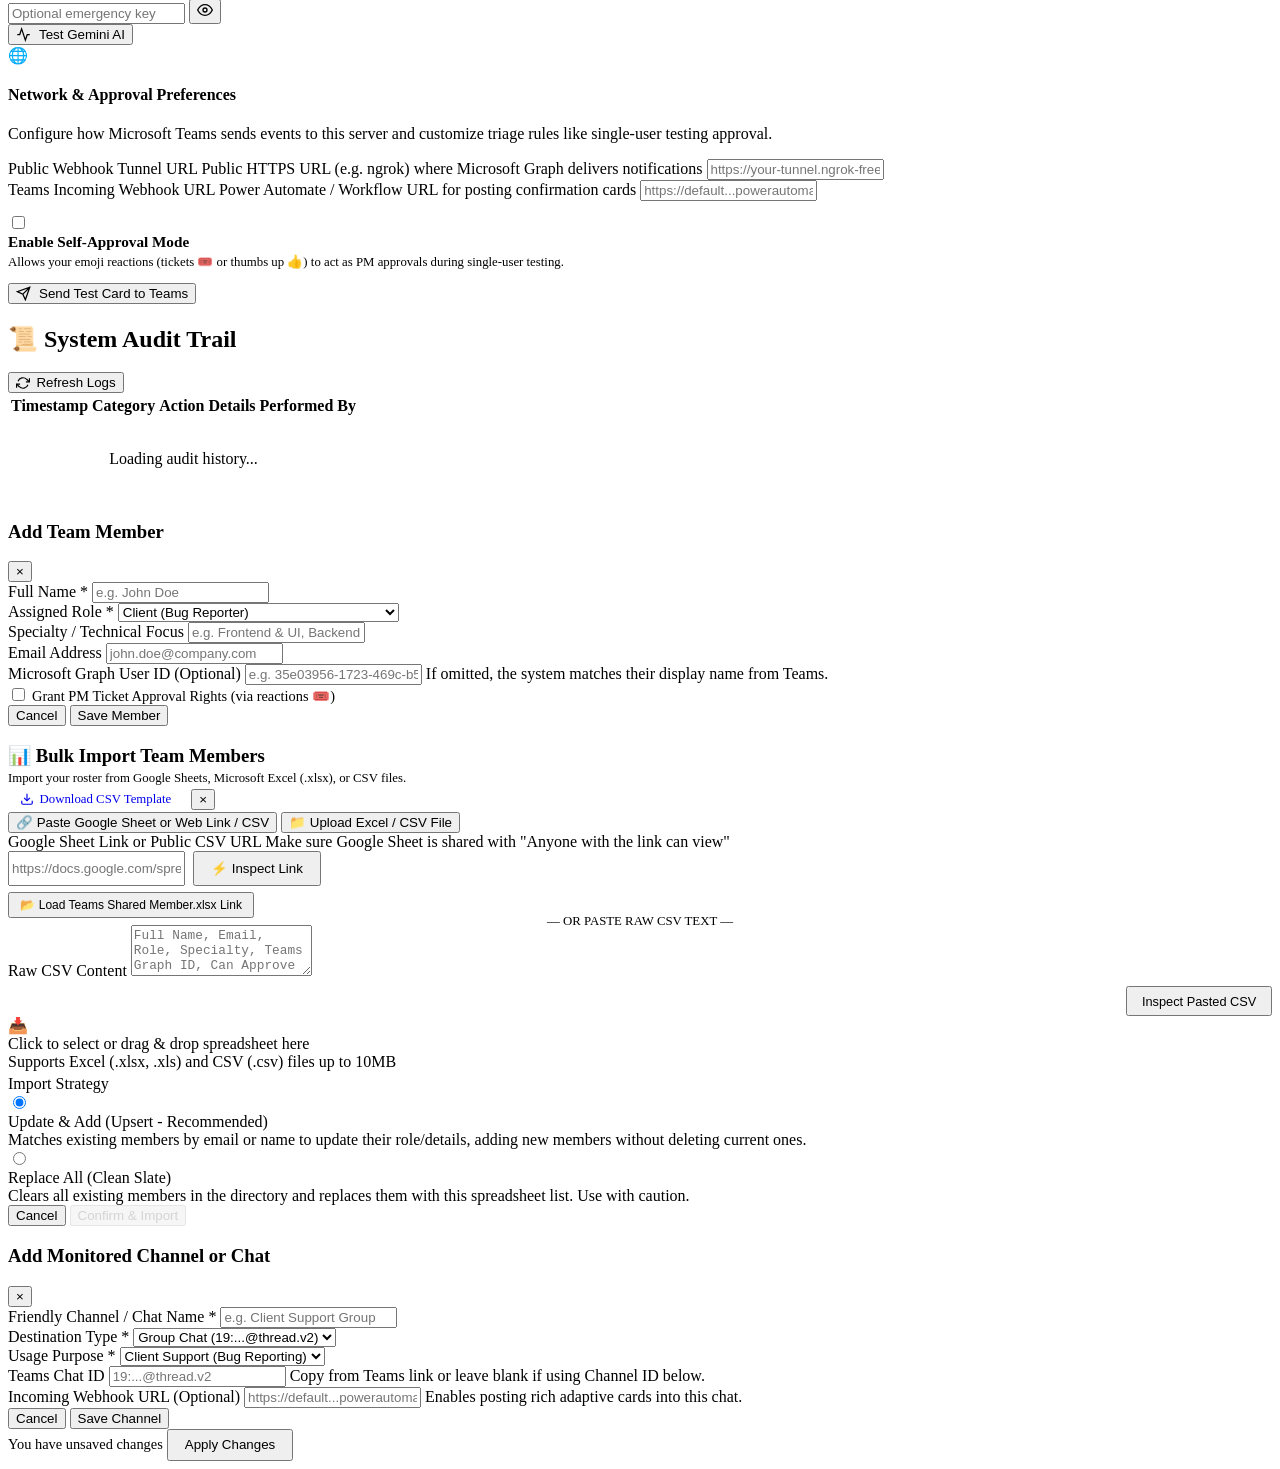
==== commit 09e2ce7a: "feat: Connect Teams shared Member.xlsx with auto-discovery and two-way sync" ====
--- a/src/static/settings.html
+++ b/src/static/settings.html
@@ -151,6 +151,37 @@
         </div>
       </div>
 
+      <!-- Teams Shared Excel Sheet & Live Sync Bar -->
+      <div style="background:rgba(30,41,59,0.5); border:1px solid var(--border-subtle); border-radius:var(--radius-md); padding:0.9rem 1.25rem; margin-bottom:1.25rem; display:flex; align-items:center; justify-content:space-between; flex-wrap:wrap; gap:1rem;">
+        <div style="display:flex; align-items:center; gap:0.85rem;">
+          <div style="width:38px; height:38px; border-radius:8px; background:rgba(16,185,129,0.15); border:1px solid rgba(16,185,129,0.3); display:flex; align-items:center; justify-content:center; font-size:1.3rem;">
+            📊
+          </div>
+          <div>
+            <div style="display:flex; align-items:center; gap:0.5rem;">
+              <strong style="color:var(--text-main); font-size:0.95rem;">Teams Shared Roster (Member.xlsx)</strong>
+              <span class="badge-mini badge-confirmed" style="font-size:0.75rem;">Connected to OneDrive</span>
+            </div>
+            <p style="margin:0; font-size:0.8rem; color:var(--text-muted);">
+              Automatically records new members when found in Teams chat/channel. Synchronized with Jira project requirements.
+            </p>
+          </div>
+        </div>
+
+        <div style="display:flex; align-items:center; gap:0.5rem; flex-wrap:wrap;">
+          <button id="btnSyncTeamsChatRoster" class="btn btn-secondary" style="font-size:0.82rem; padding:0.4rem 0.85rem; display:inline-flex; align-items:center; gap:0.4rem;" title="Fetch all participants in the Teams group chat">
+            <span>🔄</span> Sync Teams Chat Members
+          </button>
+          <button id="btnSyncOneDriveSheet" class="btn btn-secondary" style="font-size:0.82rem; padding:0.4rem 0.85rem; display:inline-flex; align-items:center; gap:0.4rem;" title="Sync with shared OneDrive Member.xlsx link">
+            <span>☁️</span> Sync from OneDrive
+          </button>
+          <a href="/api/admin/members/export-excel" download="Member.xlsx" class="btn btn-primary" style="font-size:0.82rem; padding:0.4rem 0.85rem; text-decoration:none; display:inline-flex; align-items:center; gap:0.4rem;">
+            <svg width="14" height="14" viewBox="0 0 24 24" fill="none" stroke="currentColor" stroke-width="2"><path d="M21 15v4a2 2 0 0 1-2 2H5a2 2 0 0 1-2-2v-4"/><polyline points="7 10 12 15 17 10"/><line x1="12" y1="15" x2="12" y2="3"/></svg>
+            Download Member.xlsx
+          </a>
+        </div>
+      </div>
+
       <div class="custom-table-container">
         <table class="custom-table" id="membersTable">
           <thead>
@@ -569,9 +600,14 @@
               <span class="form-helper">Make sure Google Sheet is shared with "Anyone with the link can view"</span>
             </label>
             <div style="display:flex; gap:0.5rem;">
-              <input type="url" id="importSheetUrl" class="form-input" placeholder="https://docs.google.com/spreadsheets/d/.../edit#gid=0">
+              <input type="url" id="importSheetUrl" class="form-input" placeholder="https://docs.google.com/spreadsheets/d/.../edit#gid=0 or OneDrive link">
               <button id="btnFetchSheetUrl" class="btn btn-primary" style="white-space:nowrap; padding:0.5rem 1rem;">
                 <span>⚡ Inspect Link</span>
+              </button>
+            </div>
+            <div style="margin-top:0.35rem;">
+              <button id="btnUseTeamsOneDriveLink" type="button" class="btn btn-secondary" style="font-size:0.75rem; padding:0.25rem 0.65rem;">
+                📂 Load Teams Shared Member.xlsx Link
               </button>
             </div>
           </div>
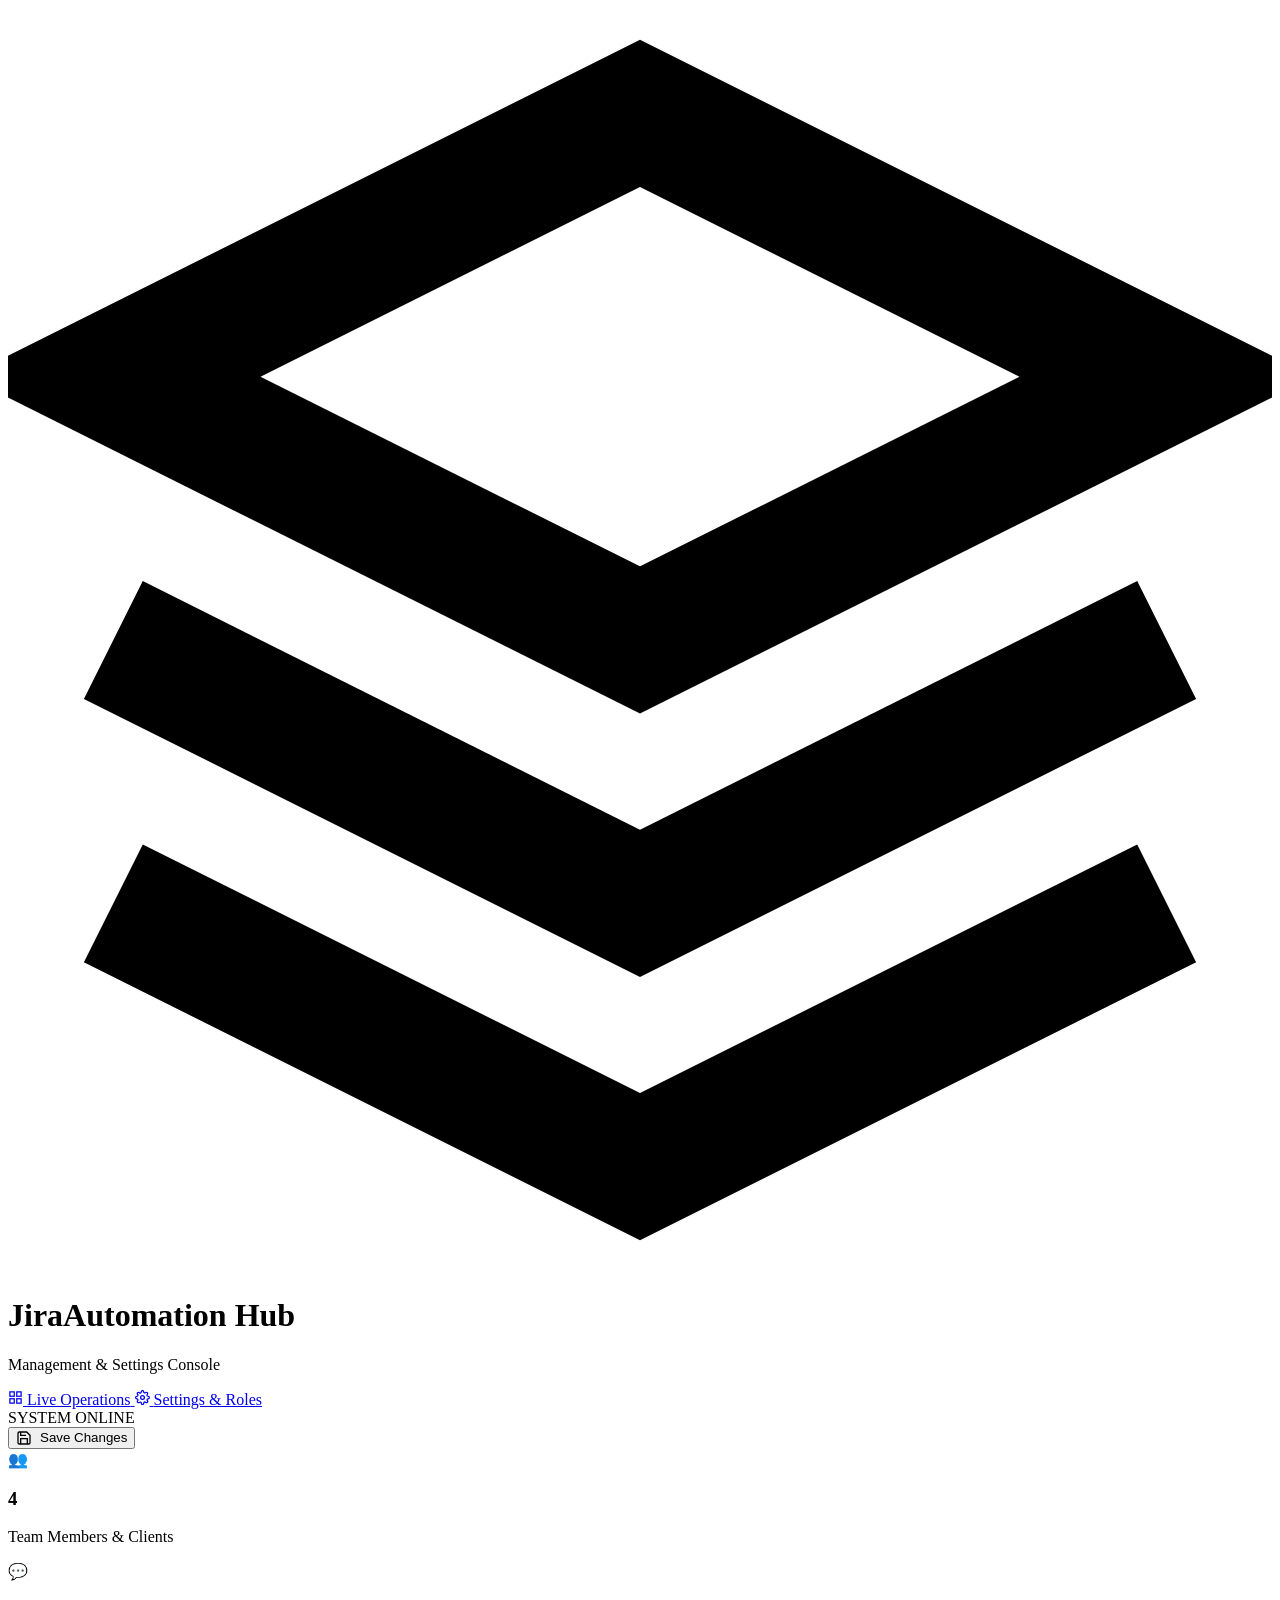
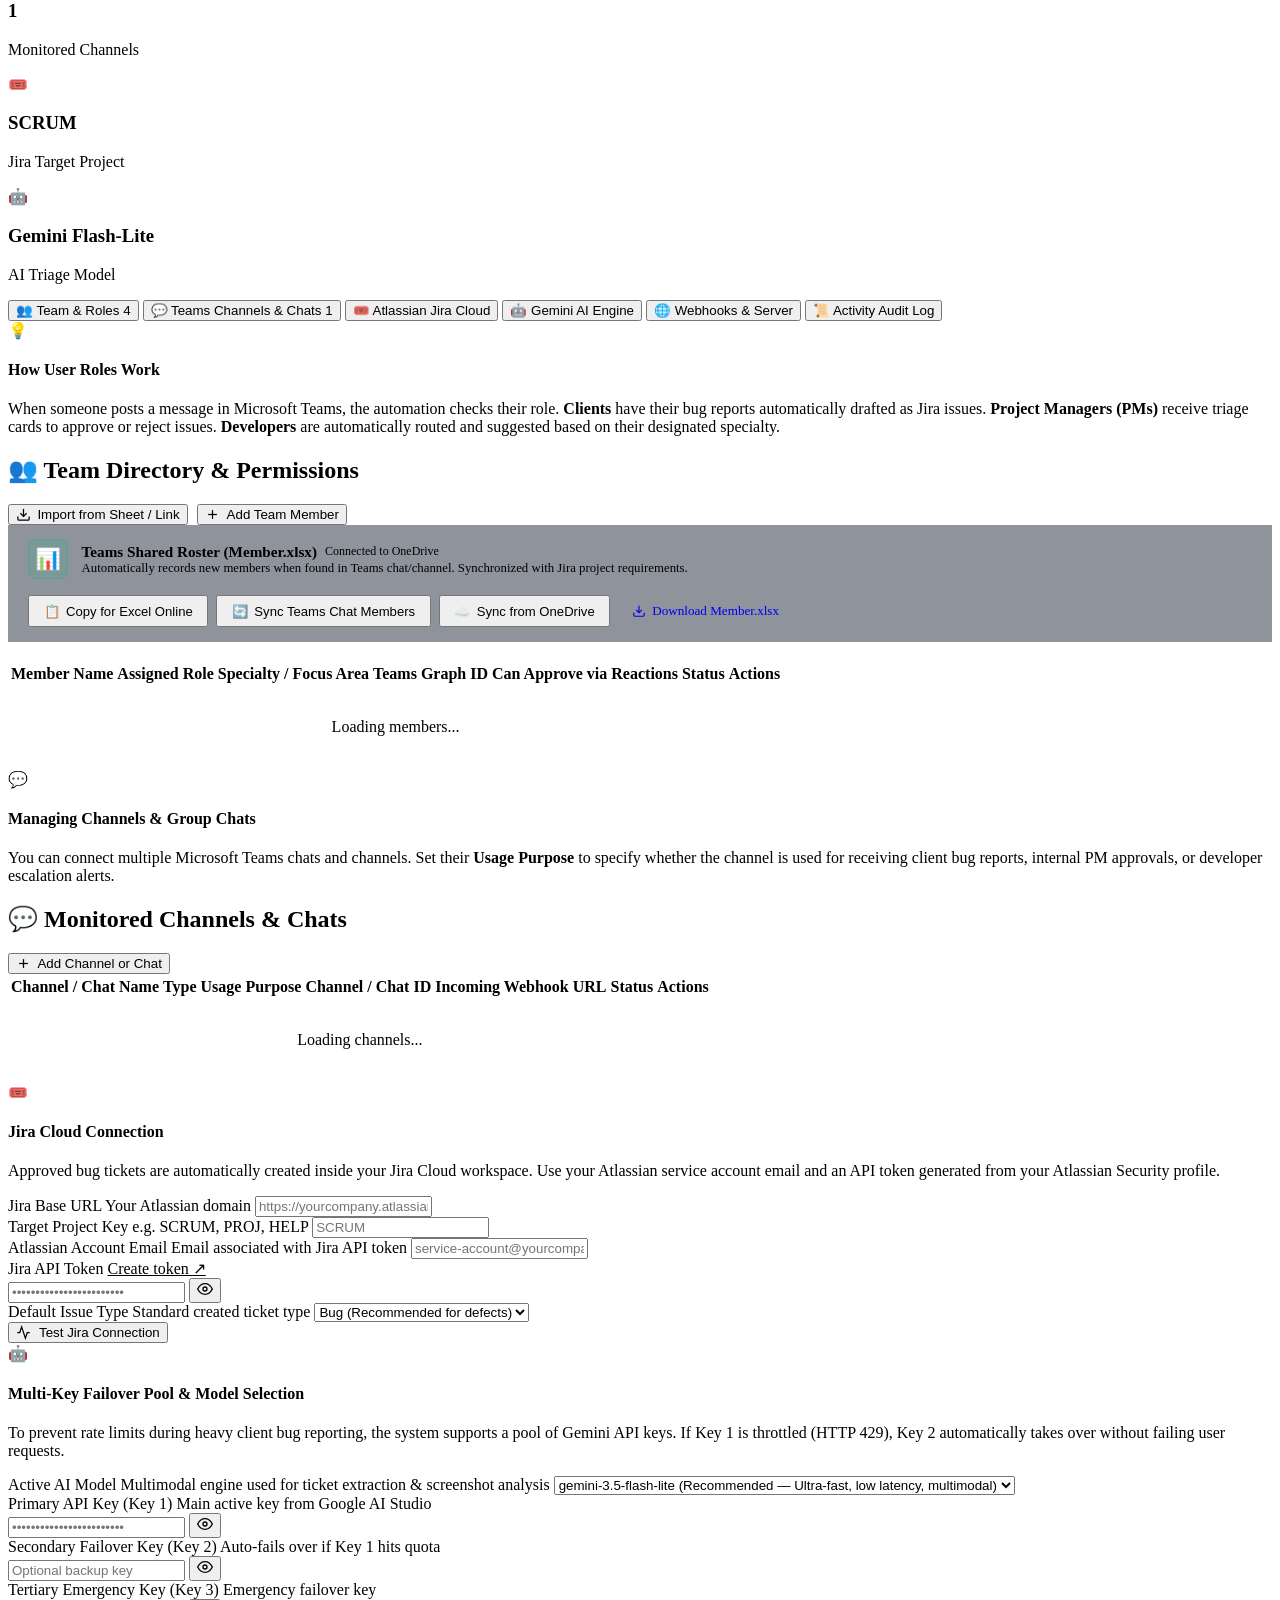
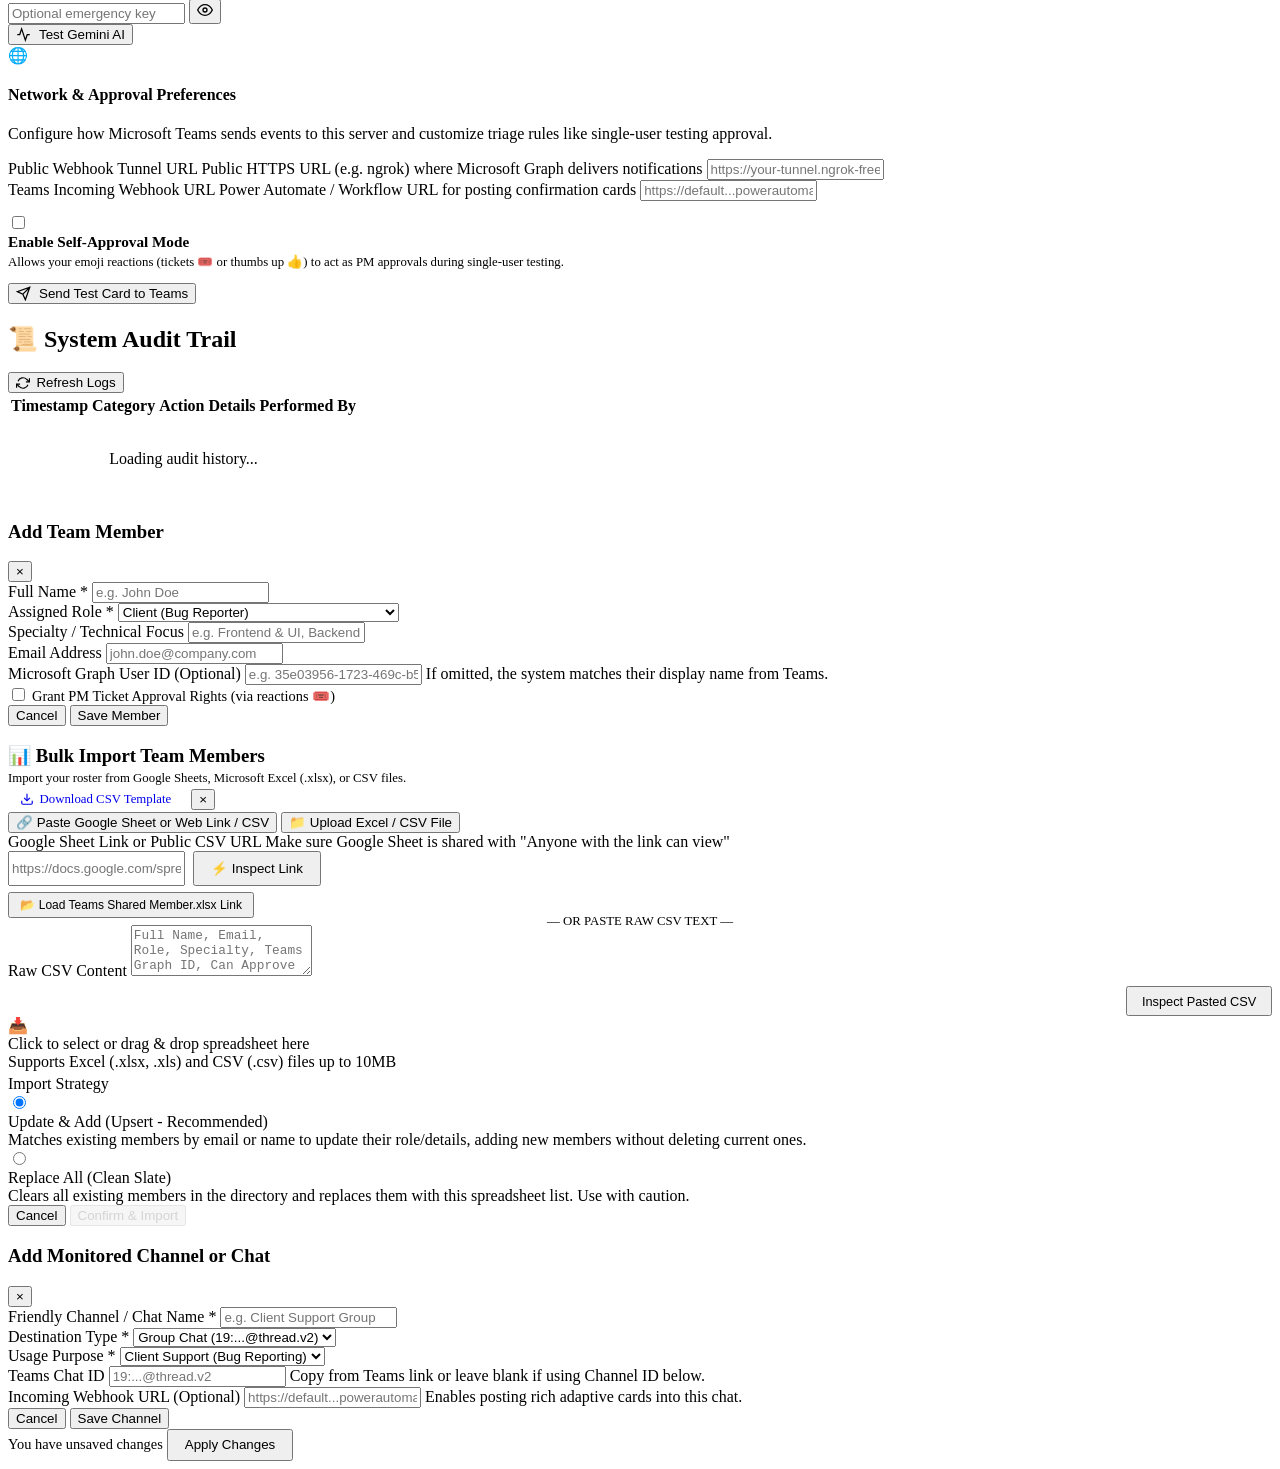
==== commit 081fad6e: "feat: Add Copy for Excel Online button for 1-click paste into cloud sheet" ====
--- a/src/static/settings.html
+++ b/src/static/settings.html
@@ -169,6 +169,9 @@
         </div>
 
         <div style="display:flex; align-items:center; gap:0.5rem; flex-wrap:wrap;">
+          <button id="btnCopyForExcel" class="btn btn-secondary" style="font-size:0.82rem; padding:0.4rem 0.85rem; display:inline-flex; align-items:center; gap:0.4rem;" title="Copy all members table data to clipboard to paste directly into Excel Online">
+            <span>📋</span> Copy for Excel Online
+          </button>
           <button id="btnSyncTeamsChatRoster" class="btn btn-secondary" style="font-size:0.82rem; padding:0.4rem 0.85rem; display:inline-flex; align-items:center; gap:0.4rem;" title="Fetch all participants in the Teams group chat">
             <span>🔄</span> Sync Teams Chat Members
           </button>
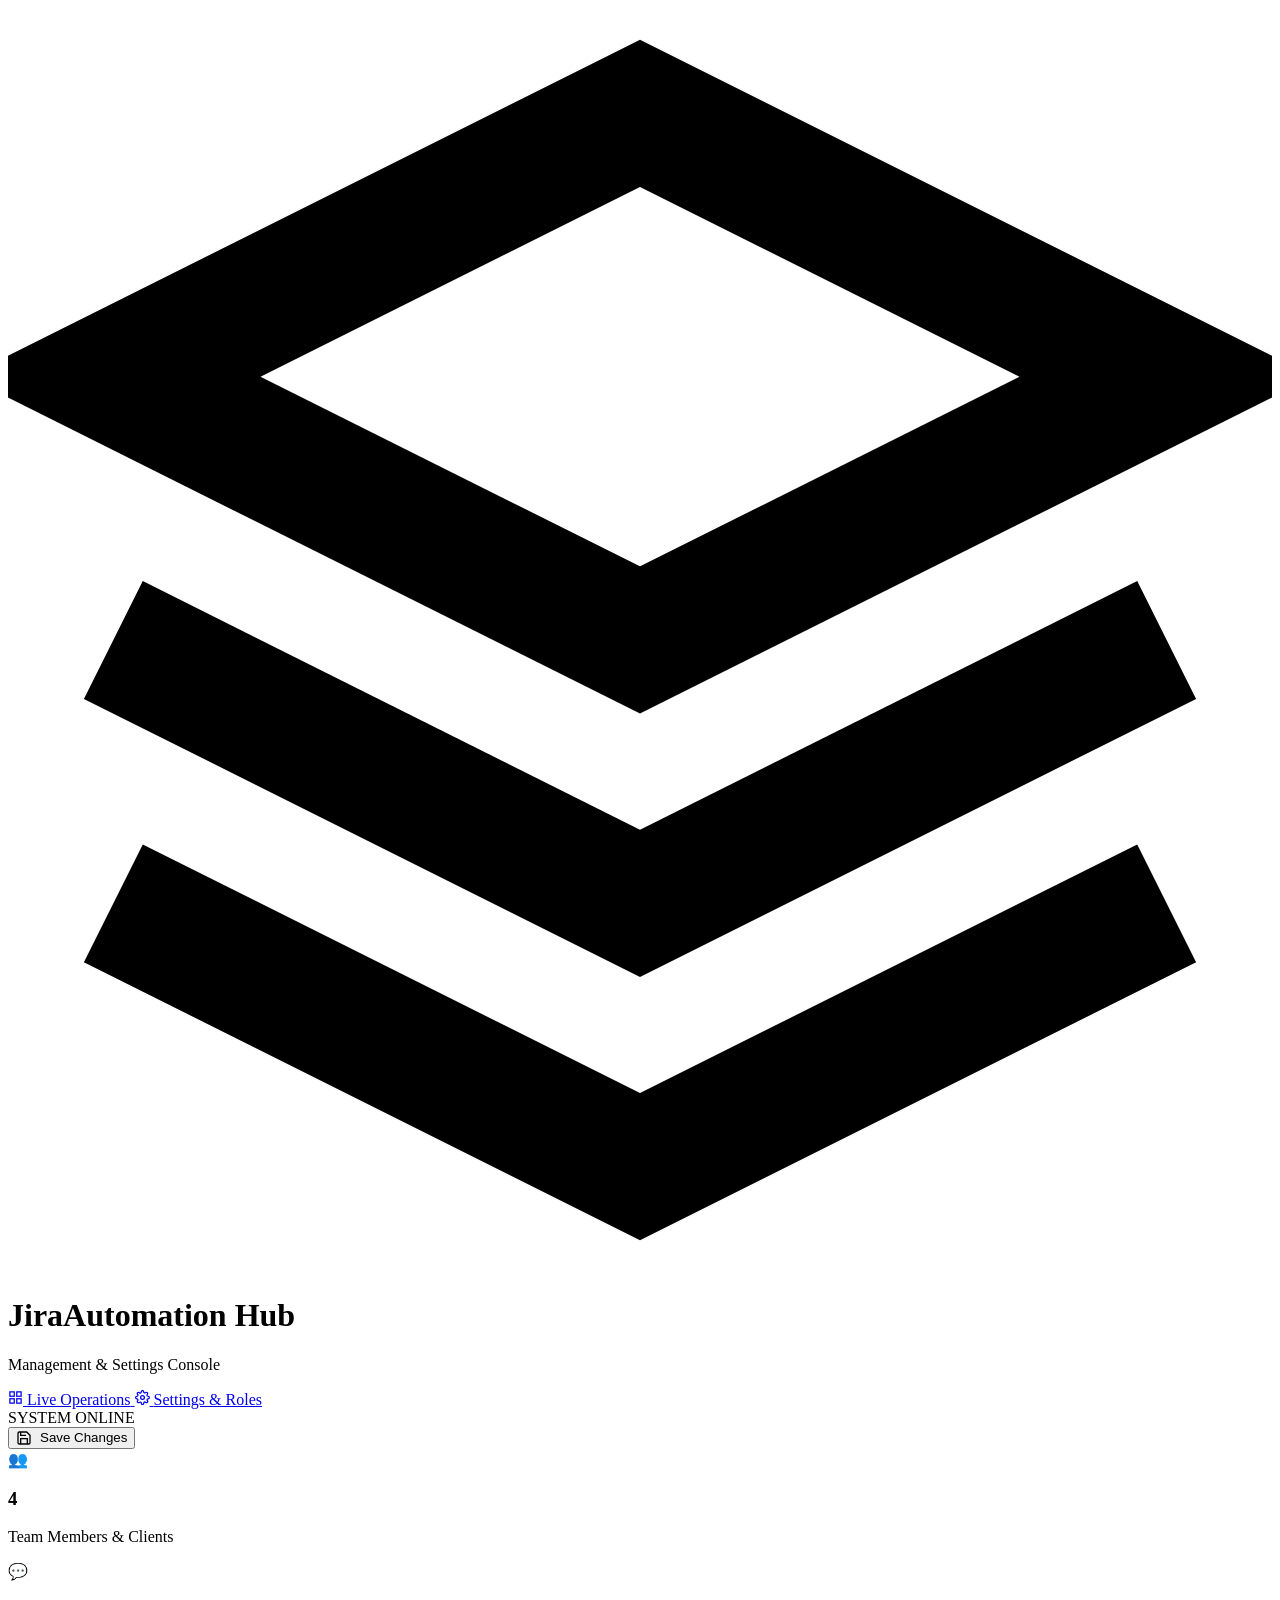
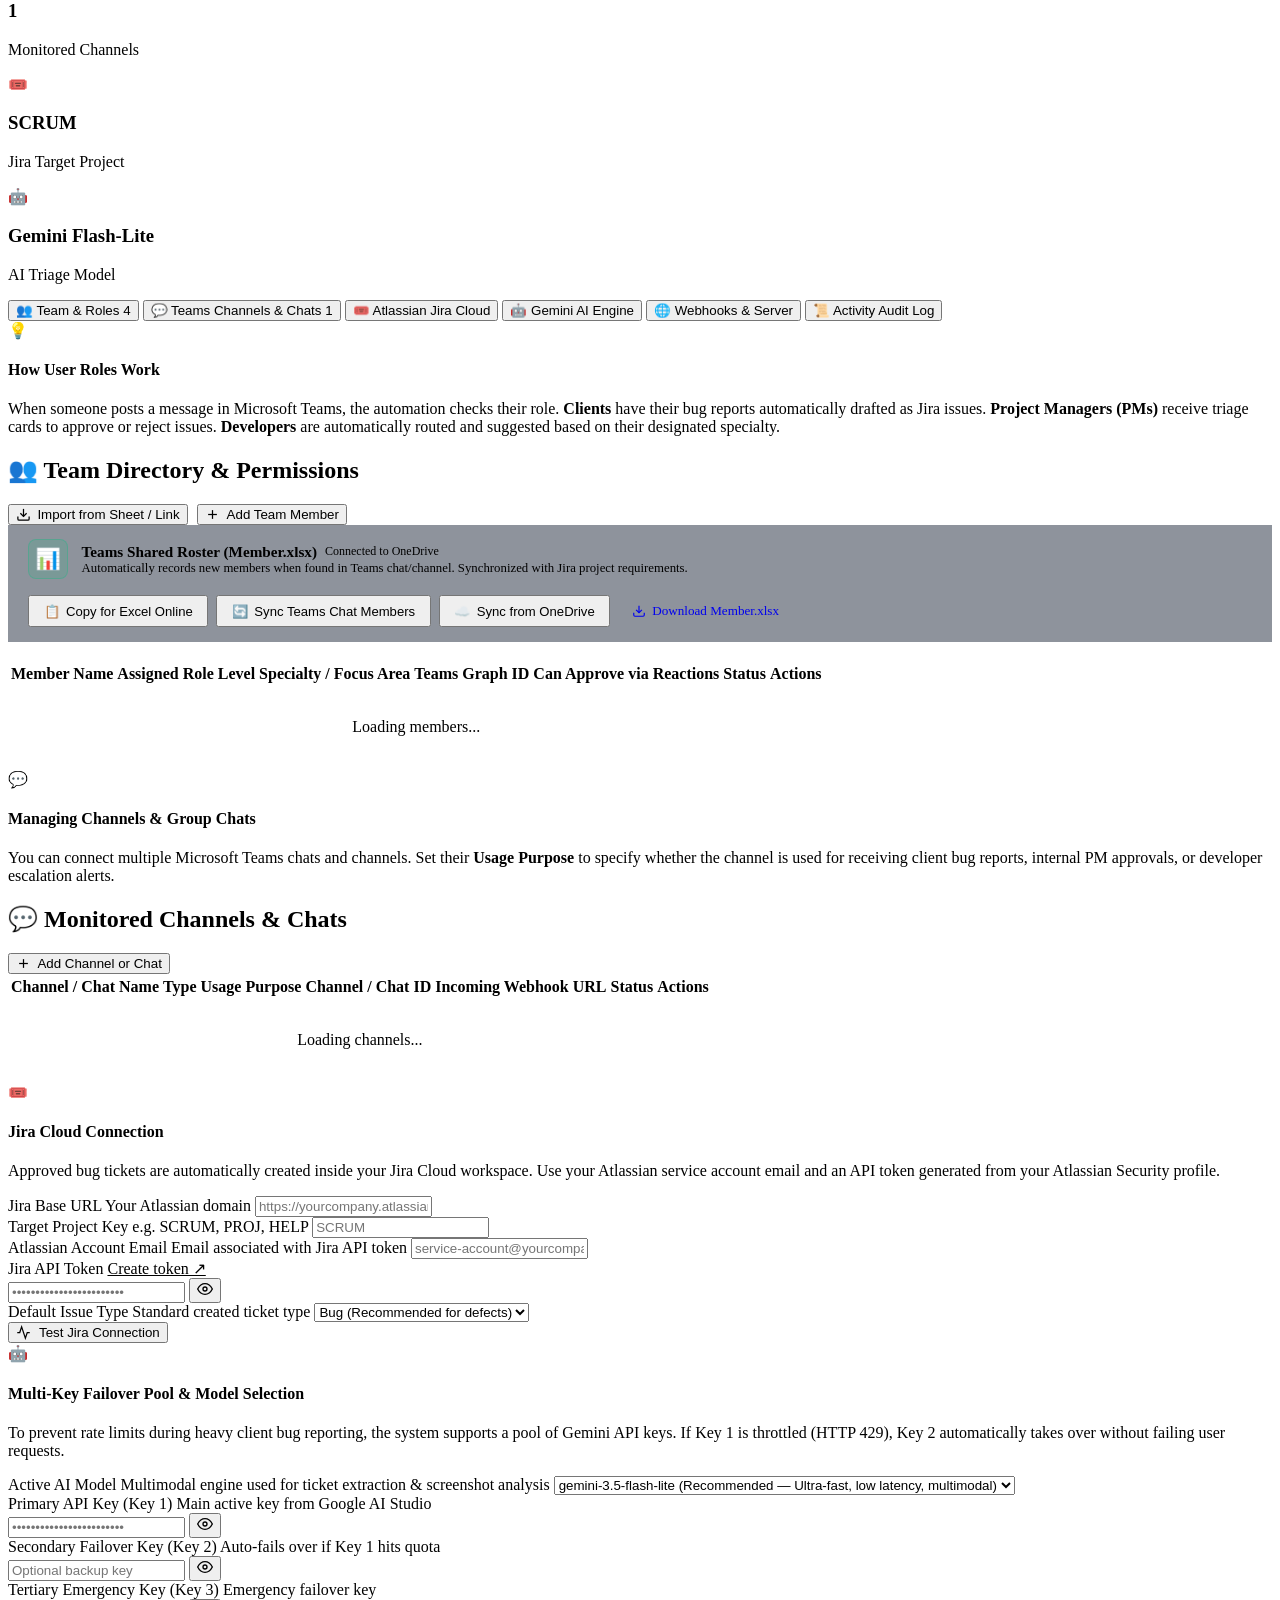
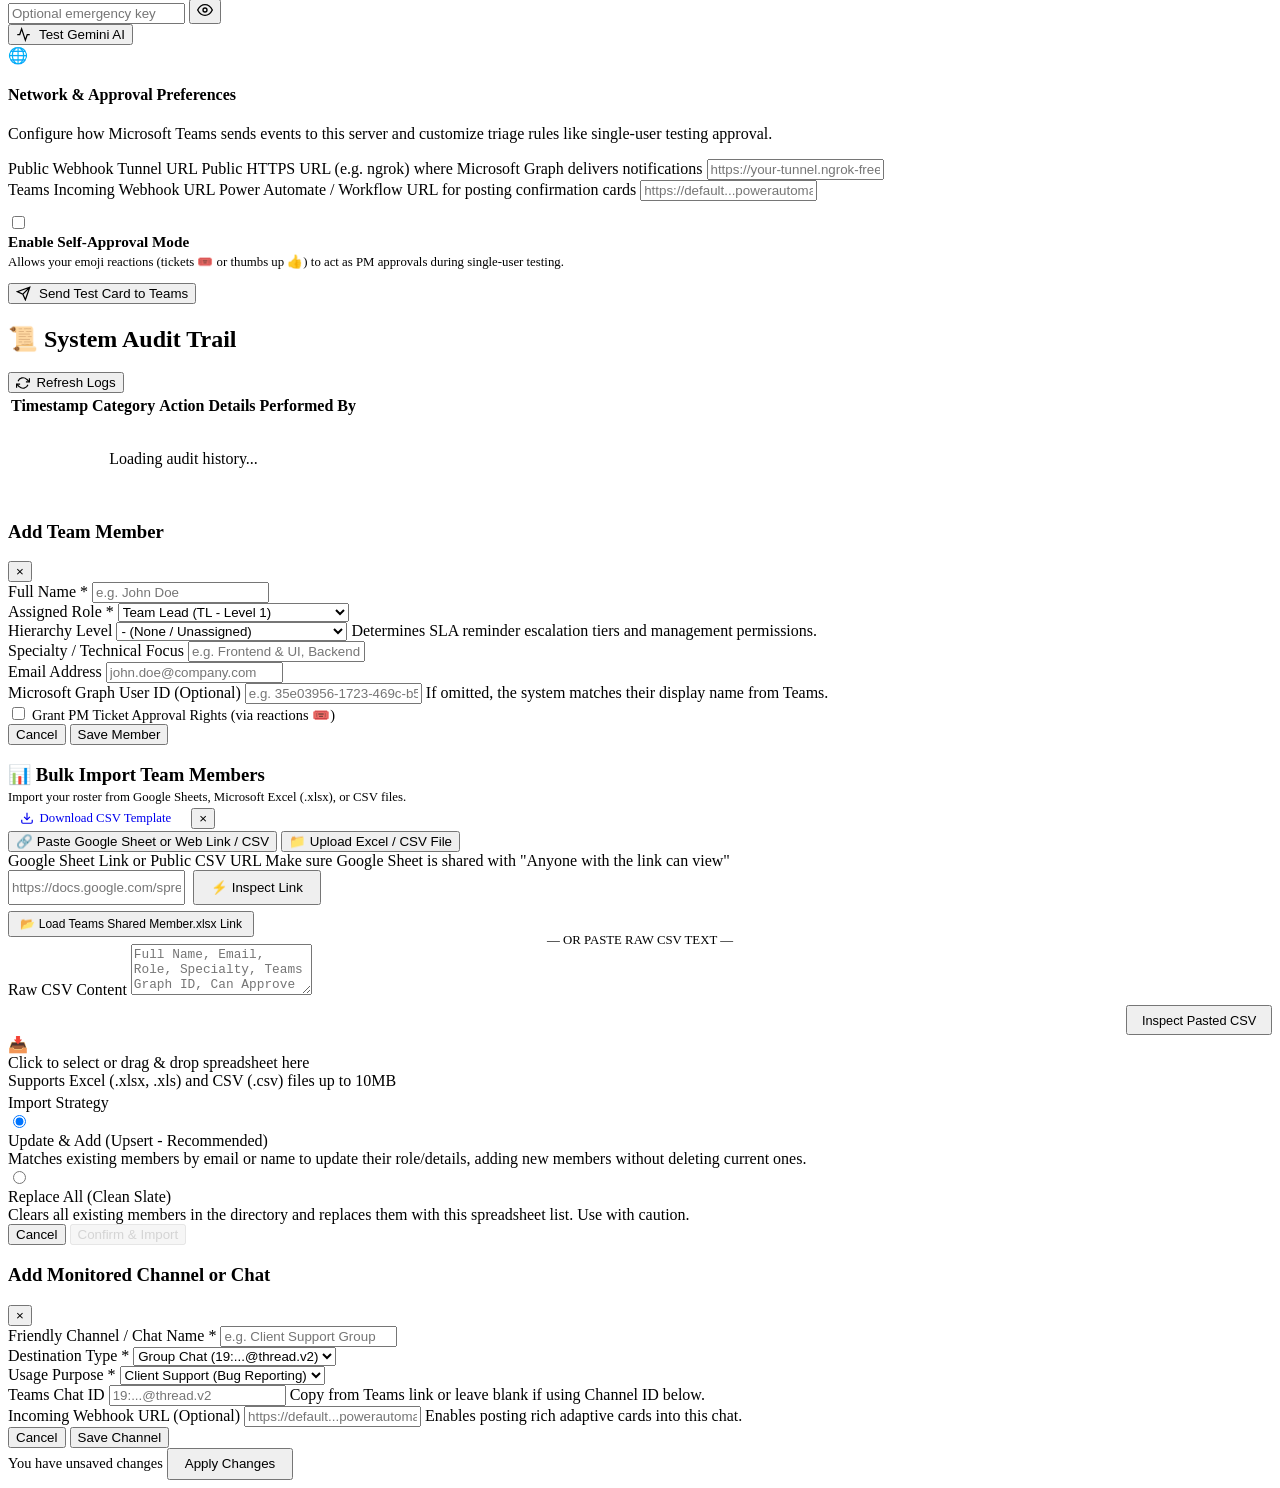
==== commit ee4295da: "feat: strengthen sheet-chat synchronization with hierarchy levels, expanded roles, and 3-stage SLA t" ====
--- a/src/static/settings.html
+++ b/src/static/settings.html
@@ -191,6 +191,7 @@
             <tr>
               <th>Member Name</th>
               <th>Assigned Role</th>
+              <th>Level</th>
               <th>Specialty / Focus Area</th>
               <th>Teams Graph ID</th>
               <th>Can Approve via Reactions</th>
@@ -201,7 +202,7 @@
           <tbody id="membersTableBody">
             <!-- Populated via settings.js -->
             <tr>
-              <td colspan="7" style="text-align:center; padding:2rem; color:var(--text-muted);">Loading members...</td>
+              <td colspan="8" style="text-align:center; padding:2rem; color:var(--text-muted);">Loading members...</td>
             </tr>
           </tbody>
         </table>
@@ -523,11 +524,25 @@
         <div class="form-group">
           <label class="form-label">Assigned Role *</label>
           <select id="memberRole" class="form-select">
+            <option value="TL">Team Lead (TL - Level 1)</option>
+            <option value="PM">Project Manager (PM - Level 2)</option>
+            <option value="HM">Higher Management (HM - Level 3)</option>
+            <option value="DEVELOPER">Developer (Issue Specialist)</option>
             <option value="CLIENT">Client (Bug Reporter)</option>
-            <option value="PM">Project Manager (Approver / Scrum Master)</option>
-            <option value="DEVELOPER">Developer (Issue Specialist)</option>
+            <option value="UNASSIGNED">Unassigned (Pending Review)</option>
             <option value="ADMIN">System Administrator</option>
           </select>
+        </div>
+
+        <div class="form-group">
+          <label class="form-label">Hierarchy Level</label>
+          <select id="memberLevel" class="form-select">
+            <option value="-">- (None / Unassigned)</option>
+            <option value="Level 1">Level 1 (TL - Team Lead)</option>
+            <option value="Level 2">Level 2 (PM - Project Manager)</option>
+            <option value="Level 3">Level 3 (HM - Higher Management)</option>
+          </select>
+          <span class="form-helper">Determines SLA reminder escalation tiers and management permissions.</span>
         </div>
 
         <div class="form-group">
@@ -680,6 +695,7 @@
                   <th>Full Name</th>
                   <th>Email</th>
                   <th>Role</th>
+                  <th>Level</th>
                   <th>Specialty</th>
                   <th>Graph User ID</th>
                   <th>Can Approve</th>
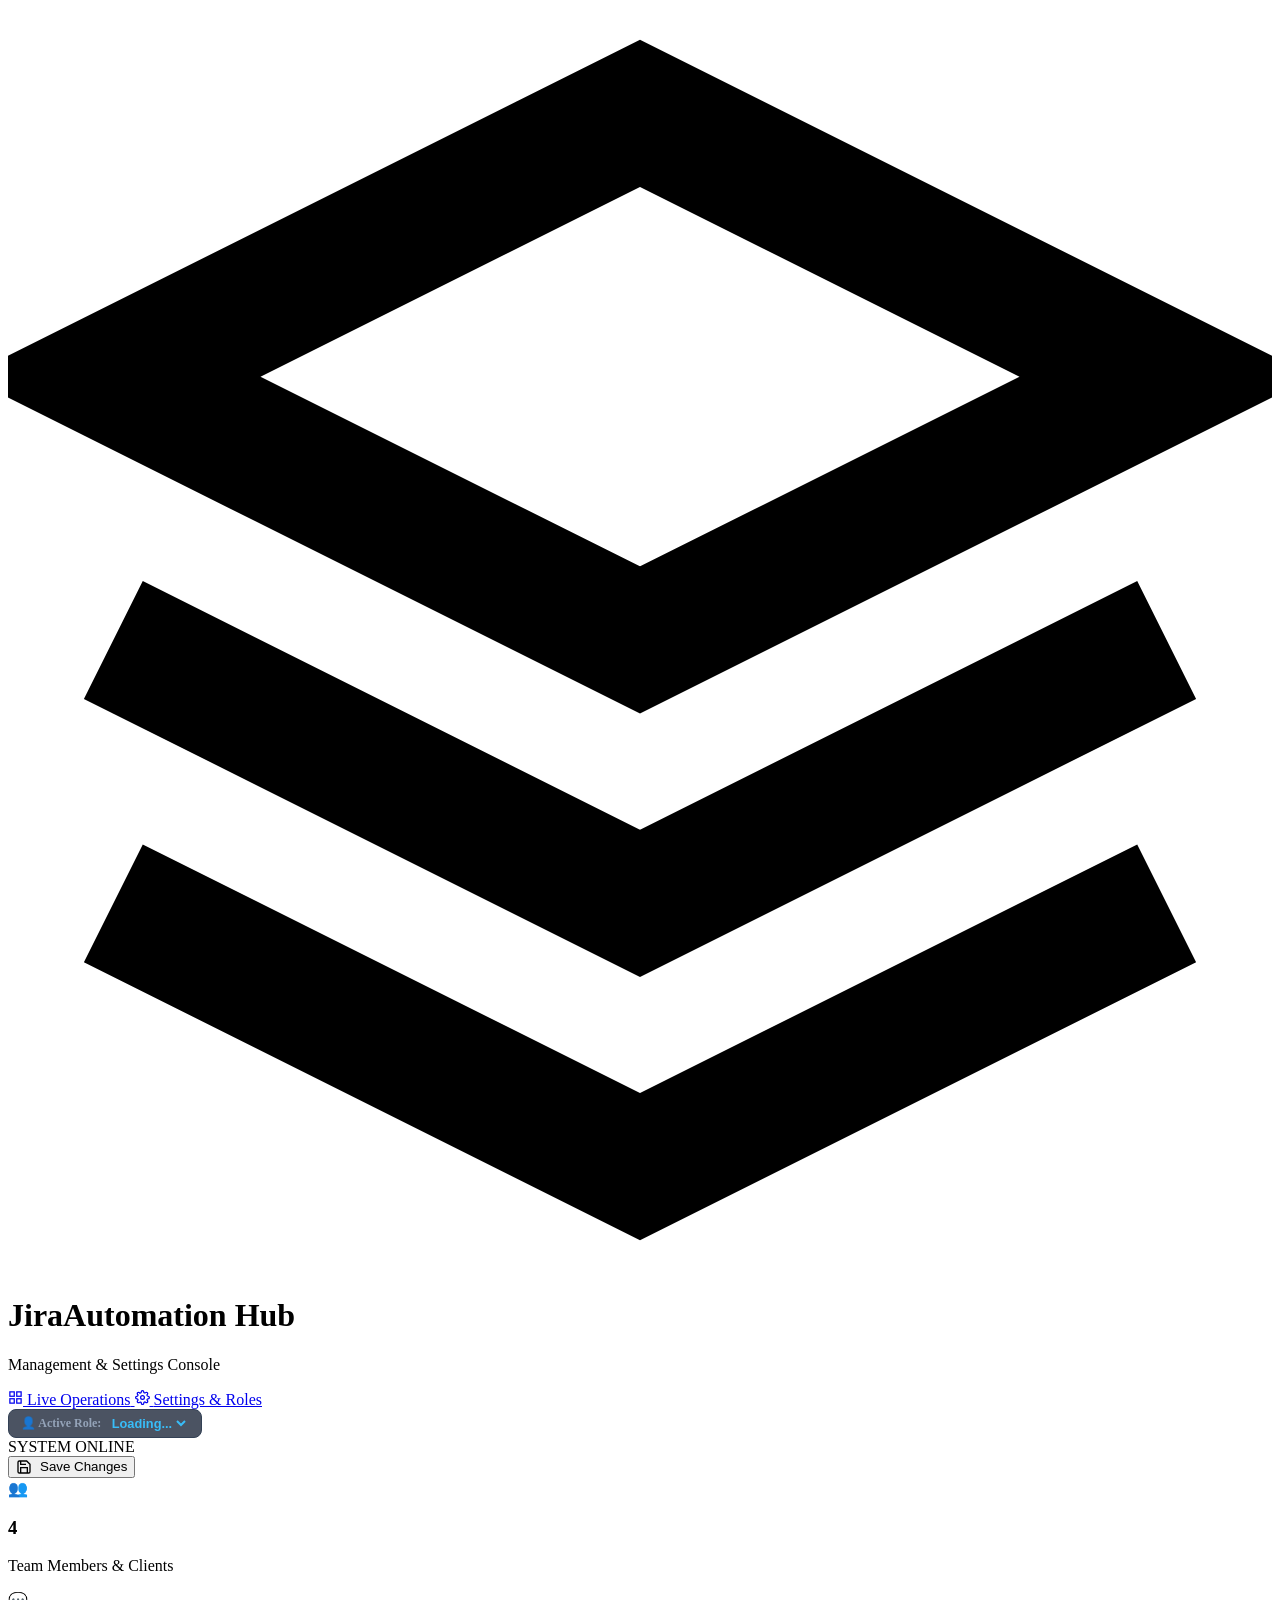
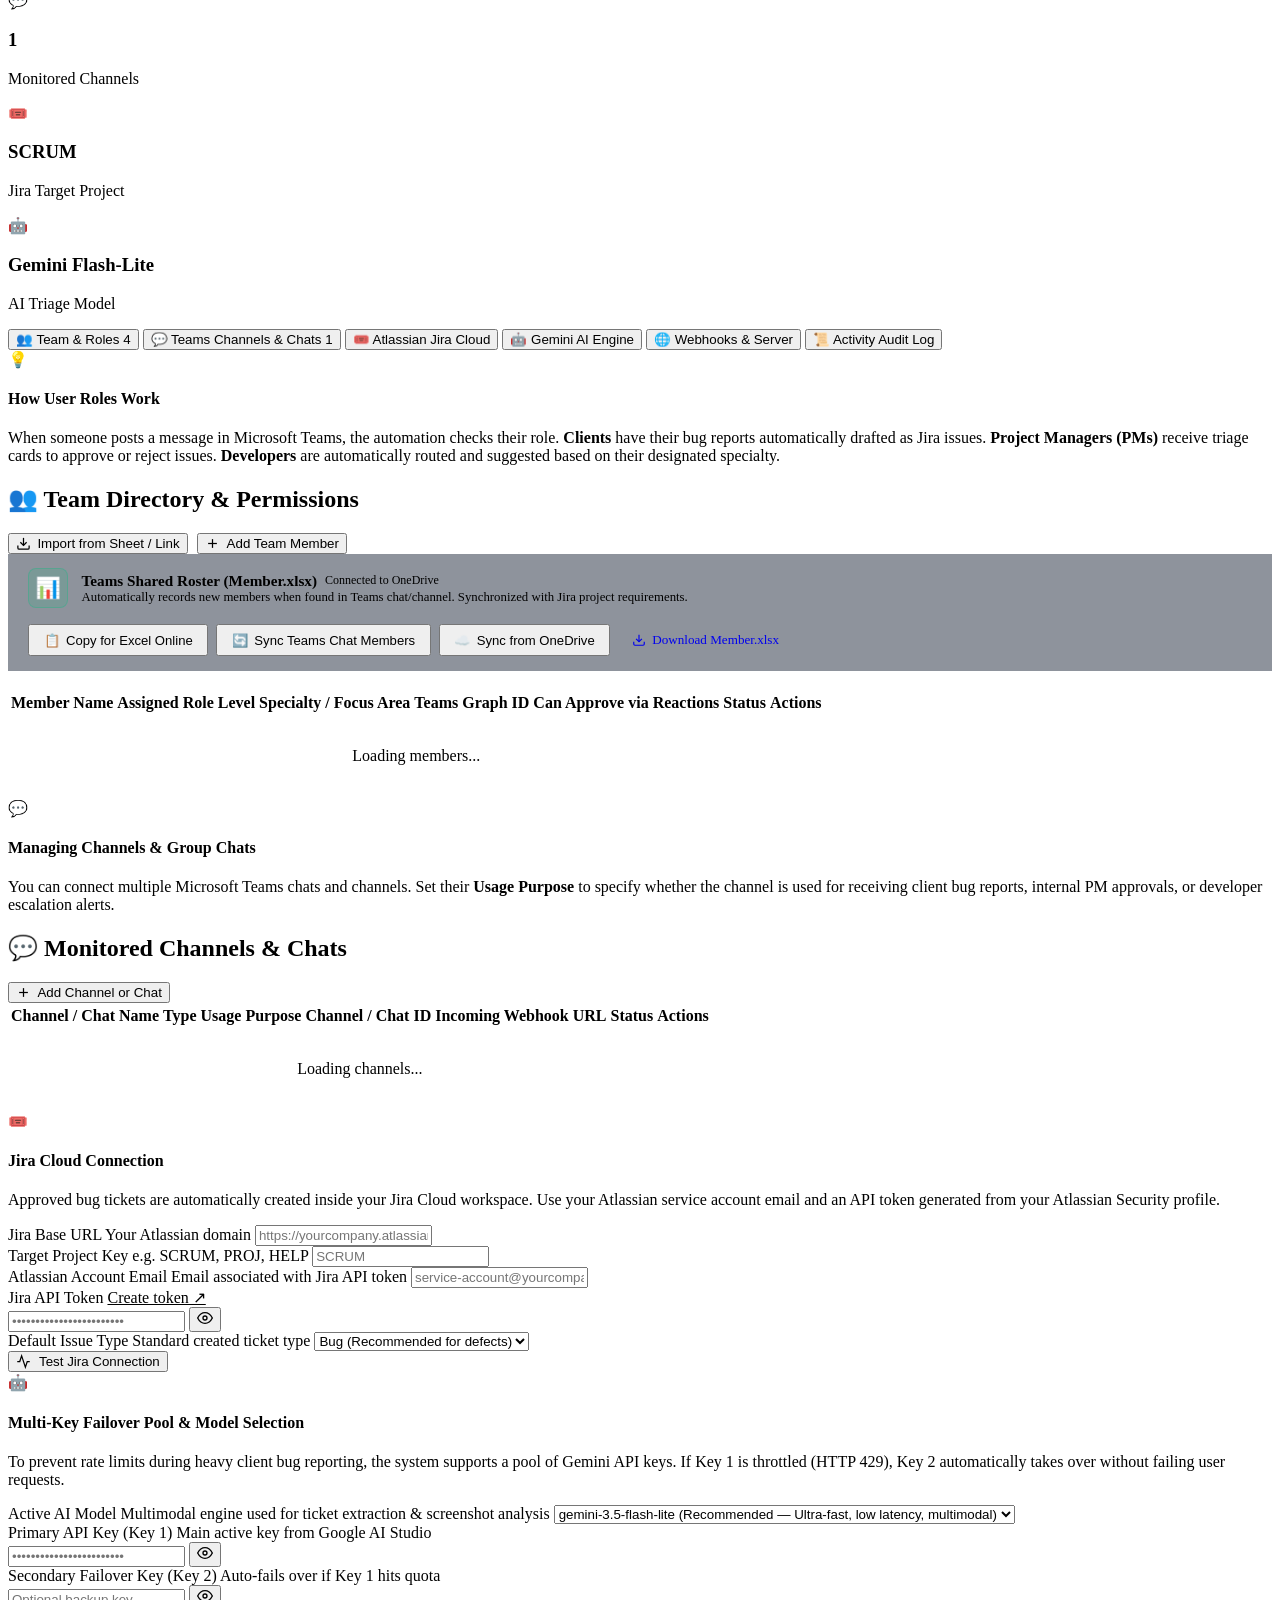
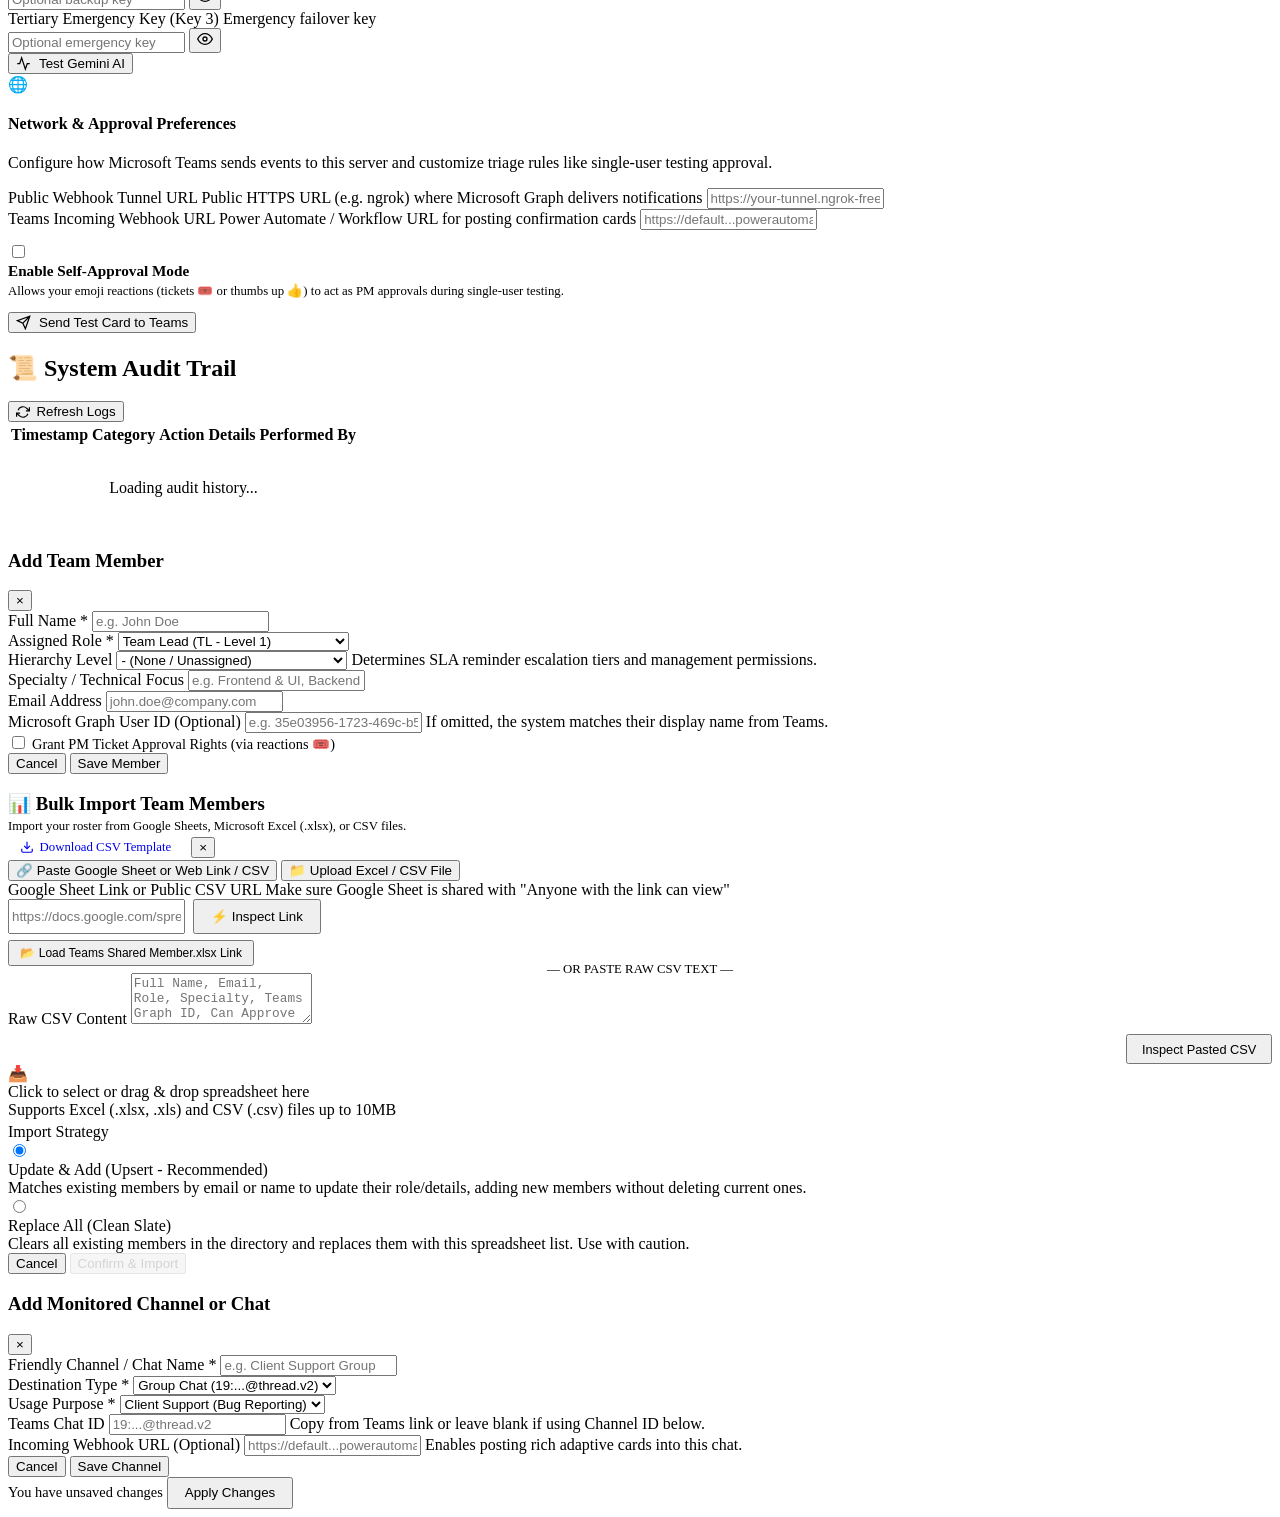
==== commit b960bab4: "feat: enforce strict TL, PM, HM role authority for approvals and rejections across chat reactions an" ====
--- a/src/static/settings.html
+++ b/src/static/settings.html
@@ -46,6 +46,13 @@
     </div>
 
     <div class="header-right">
+      <div class="active-identity-box" style="display:inline-flex; align-items:center; gap:0.4rem; background:rgba(30,41,59,0.8); border:1px solid #334155; padding:5px 12px; border-radius:8px;">
+        <span style="font-size:0.75rem; color:#94a3b8; font-weight:600;">👤 Active Role:</span>
+        <select id="activeIdentitySelect" style="background:transparent; border:none; color:#38bdf8; font-size:0.8rem; font-weight:700; outline:none; cursor:pointer;">
+          <option value="">Loading...</option>
+        </select>
+      </div>
+
       <div class="status-pill status-pill-online" id="connectionStatus">
         <span class="status-dot"></span>
         <span>SYSTEM ONLINE</span>
